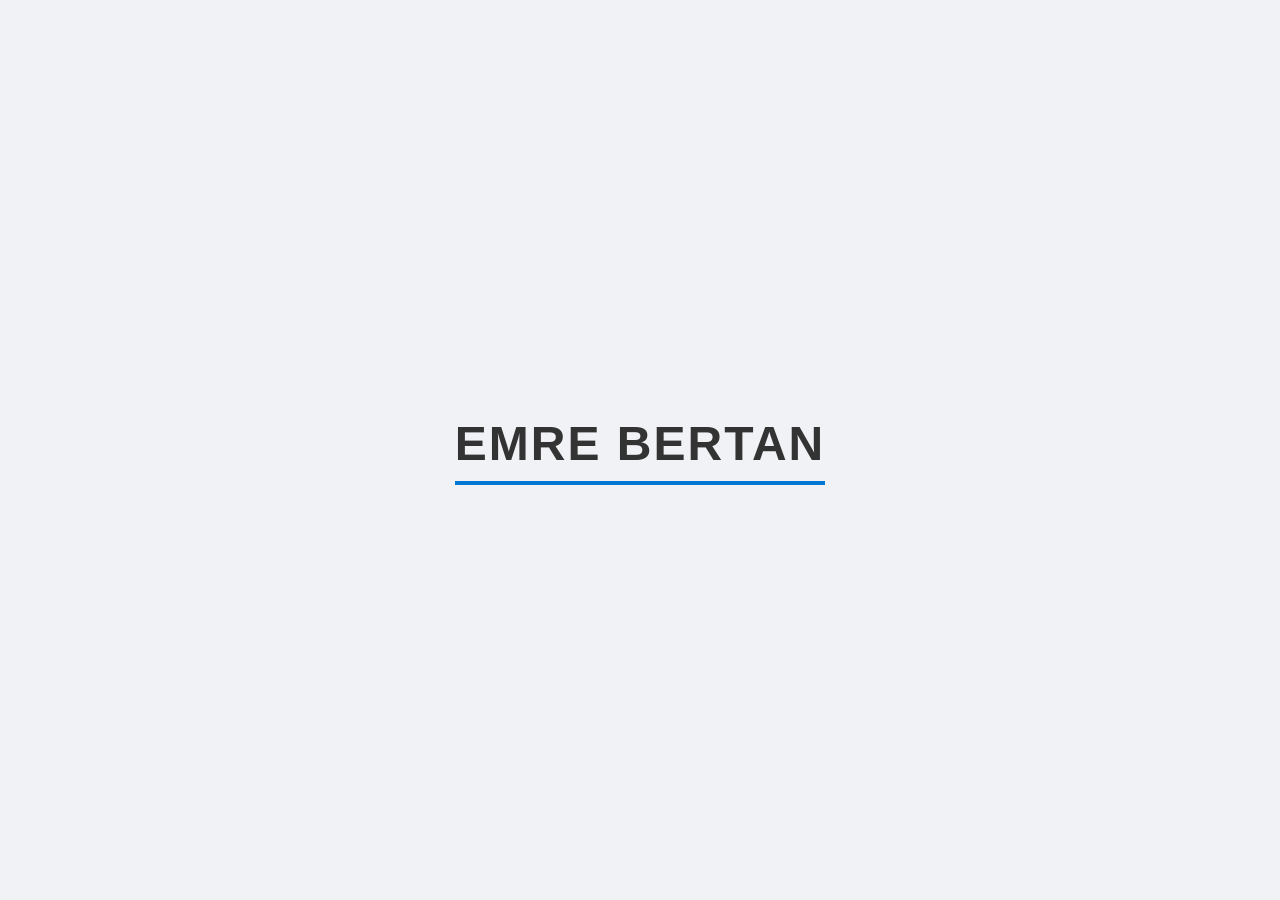
==== index.html @ ad896faf "Create index.html with basic structure and styles" ====
<!DOCTYPE html>
<html lang="tr">
<head>
    <meta charset="UTF-8">
    <meta name="viewport" content="width=device-width, initial-scale=1.0">
    <title>Emre Bertan</title>
    <style>
        body {
            display: flex;
            justify-content: center;
            align-items: center;
            height: 100vh;
            margin: 0;
            background-color: #f0f2f5;
            font-family: 'Segoe UI', Tahoma, Geneva, Verdana, sans-serif;
        }
        h1 {
            color: #333;
            font-size: 3rem;
            text-transform: uppercase;
            letter-spacing: 2px;
            border-bottom: 4px solid #0078d4;
            padding-bottom: 10px;
        }
    </style>
</head>
<body>

    <h1>emre bertan</h1>

</body>
</html>
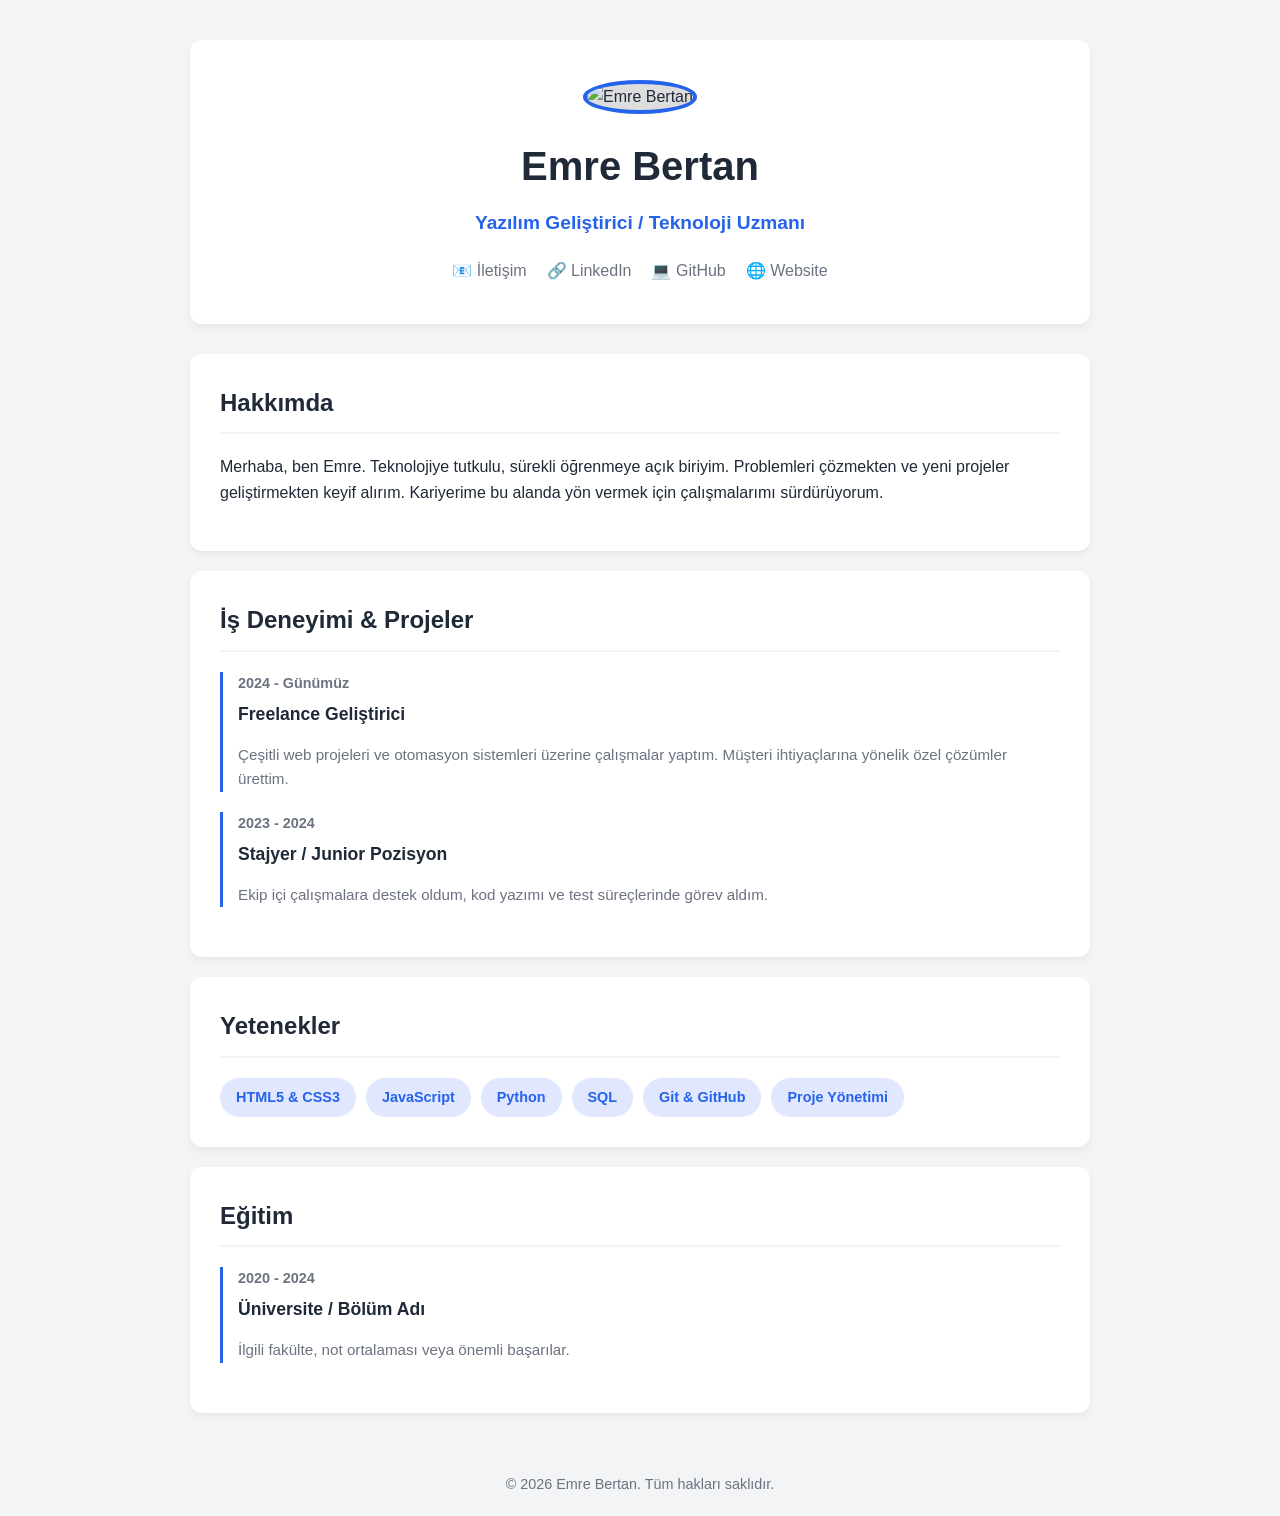
==== commit 59413a20: "update: index.html" ====
--- a/index.html
+++ b/index.html
@@ -3,30 +3,228 @@
 <head>
     <meta charset="UTF-8">
     <meta name="viewport" content="width=device-width, initial-scale=1.0">
-    <title>Emre Bertan</title>
+    <title>Emre Bertan - CV & Portfolyo</title>
     <style>
+        /* Genel Ayarlar */
+        :root {
+            --primary-color: #2563eb; /* Mavi tonu */
+            --text-dark: #1f2937;
+            --text-light: #6b7280;
+            --bg-color: #f3f4f6;
+            --card-bg: #ffffff;
+        }
+
         body {
+            font-family: 'Segoe UI', Tahoma, Geneva, Verdana, sans-serif;
+            margin: 0;
+            padding: 0;
+            background-color: var(--bg-color);
+            color: var(--text-dark);
+            line-height: 1.6;
+        }
+
+        .container {
+            max-width: 900px;
+            margin: 40px auto;
+            padding: 0 20px;
+        }
+
+        /* Header / Profil Kısmı */
+        header {
+            background-color: var(--card-bg);
+            padding: 40px;
+            border-radius: 12px;
+            box-shadow: 0 4px 6px rgba(0,0,0,0.05);
+            text-align: center;
+            margin-bottom: 30px;
+        }
+
+        .profile-img {
+            width: 150px;
+            height: 150px;
+            border-radius: 50%;
+            object-fit: cover;
+            border: 4px solid var(--primary-color);
+            margin-bottom: 20px;
+            background-color: #ddd; /* Resim yoksa gri görünür */
+        }
+
+        h1 {
+            margin: 0;
+            font-size: 2.5rem;
+            color: var(--text-dark);
+        }
+
+        .title {
+            color: var(--primary-color);
+            font-weight: 600;
+            font-size: 1.2rem;
+            margin-top: 10px;
+            display: block;
+        }
+
+        .contact-info {
+            margin-top: 20px;
             display: flex;
             justify-content: center;
-            align-items: center;
-            height: 100vh;
-            margin: 0;
-            background-color: #f0f2f5;
-            font-family: 'Segoe UI', Tahoma, Geneva, Verdana, sans-serif;
-        }
-        h1 {
-            color: #333;
-            font-size: 3rem;
-            text-transform: uppercase;
-            letter-spacing: 2px;
-            border-bottom: 4px solid #0078d4;
+            gap: 20px;
+            flex-wrap: wrap;
+        }
+
+        .contact-info a {
+            text-decoration: none;
+            color: var(--text-light);
+            font-weight: 500;
+            transition: color 0.3s;
+        }
+
+        .contact-info a:hover {
+            color: var(--primary-color);
+        }
+
+        /* Bölümler (Section) */
+        section {
+            background-color: var(--card-bg);
+            padding: 30px;
+            border-radius: 12px;
+            box-shadow: 0 4px 6px rgba(0,0,0,0.05);
+            margin-bottom: 20px;
+        }
+
+        h2 {
+            border-bottom: 2px solid var(--bg-color);
             padding-bottom: 10px;
+            margin-top: 0;
+            color: var(--text-dark);
+        }
+
+        /* Deneyim ve Eğitim Listesi */
+        .timeline-item {
+            margin-bottom: 20px;
+            padding-left: 15px;
+            border-left: 3px solid var(--primary-color);
+        }
+
+        .timeline-date {
+            font-size: 0.9rem;
+            color: var(--text-light);
+            font-weight: 600;
+        }
+
+        .timeline-title {
+            font-size: 1.1rem;
+            font-weight: bold;
+            margin: 5px 0;
+        }
+
+        .timeline-desc {
+            color: var(--text-light);
+            font-size: 0.95rem;
+        }
+
+        /* Yetenek Etiketleri */
+        .skills-container {
+            display: flex;
+            flex-wrap: wrap;
+            gap: 10px;
+        }
+
+        .skill-tag {
+            background-color: #e0e7ff;
+            color: var(--primary-color);
+            padding: 8px 16px;
+            border-radius: 20px;
+            font-weight: 600;
+            font-size: 0.9rem;
+        }
+
+        /* Footer */
+        footer {
+            text-align: center;
+            padding: 20px;
+            color: var(--text-light);
+            font-size: 0.9rem;
+        }
+
+        /* Mobil Uyumluluk */
+        @media (max-width: 600px) {
+            h1 { font-size: 2rem; }
+            .container { margin: 20px auto; }
         }
     </style>
 </head>
 <body>
 
-    <h1>emre bertan</h1>
+    <div class="container">
+        
+        <header>
+            <img src="https://via.placeholder.com/150" alt="Emre Bertan" class="profile-img">
+            
+            <h1>Emre Bertan</h1>
+            <span class="title">Yazılım Geliştirici / Teknoloji Uzmanı</span> <div class="contact-info">
+                <a href="mailto:email@ornek.com">📧 İletişim</a>
+                <a href="#">🔗 LinkedIn</a>
+                <a href="#">💻 GitHub</a>
+                <a href="#">🌐 Website</a>
+            </div>
+        </header>
+
+        <section>
+            <h2>Hakkımda</h2>
+            <p>
+                Merhaba, ben Emre. Teknolojiye tutkulu, sürekli öğrenmeye açık biriyim. 
+                Problemleri çözmekten ve yeni projeler geliştirmekten keyif alırım. 
+                Kariyerime bu alanda yön vermek için çalışmalarımı sürdürüyorum.
+            </p>
+        </section>
+
+        <section>
+            <h2>İş Deneyimi & Projeler</h2>
+            
+            <div class="timeline-item">
+                <div class="timeline-date">2024 - Günümüz</div>
+                <div class="timeline-title">Freelance Geliştirici</div>
+                <p class="timeline-desc">
+                    Çeşitli web projeleri ve otomasyon sistemleri üzerine çalışmalar yaptım. 
+                    Müşteri ihtiyaçlarına yönelik özel çözümler ürettim.
+                </p>
+            </div>
+
+            <div class="timeline-item">
+                <div class="timeline-date">2023 - 2024</div>
+                <div class="timeline-title">Stajyer / Junior Pozisyon</div>
+                <p class="timeline-desc">
+                    Ekip içi çalışmalara destek oldum, kod yazımı ve test süreçlerinde görev aldım.
+                </p>
+            </div>
+        </section>
+
+        <section>
+            <h2>Yetenekler</h2>
+            <div class="skills-container">
+                <span class="skill-tag">HTML5 & CSS3</span>
+                <span class="skill-tag">JavaScript</span>
+                <span class="skill-tag">Python</span>
+                <span class="skill-tag">SQL</span>
+                <span class="skill-tag">Git & GitHub</span>
+                <span class="skill-tag">Proje Yönetimi</span>
+            </div>
+        </section>
+
+        <section>
+            <h2>Eğitim</h2>
+            <div class="timeline-item">
+                <div class="timeline-date">2020 - 2024</div>
+                <div class="timeline-title">Üniversite / Bölüm Adı</div>
+                <p class="timeline-desc">İlgili fakülte, not ortalaması veya önemli başarılar.</p>
+            </div>
+        </section>
+
+    </div>
+
+    <footer>
+        &copy; 2026 Emre Bertan. Tüm hakları saklıdır.
+    </footer>
 
 </body>
 </html>
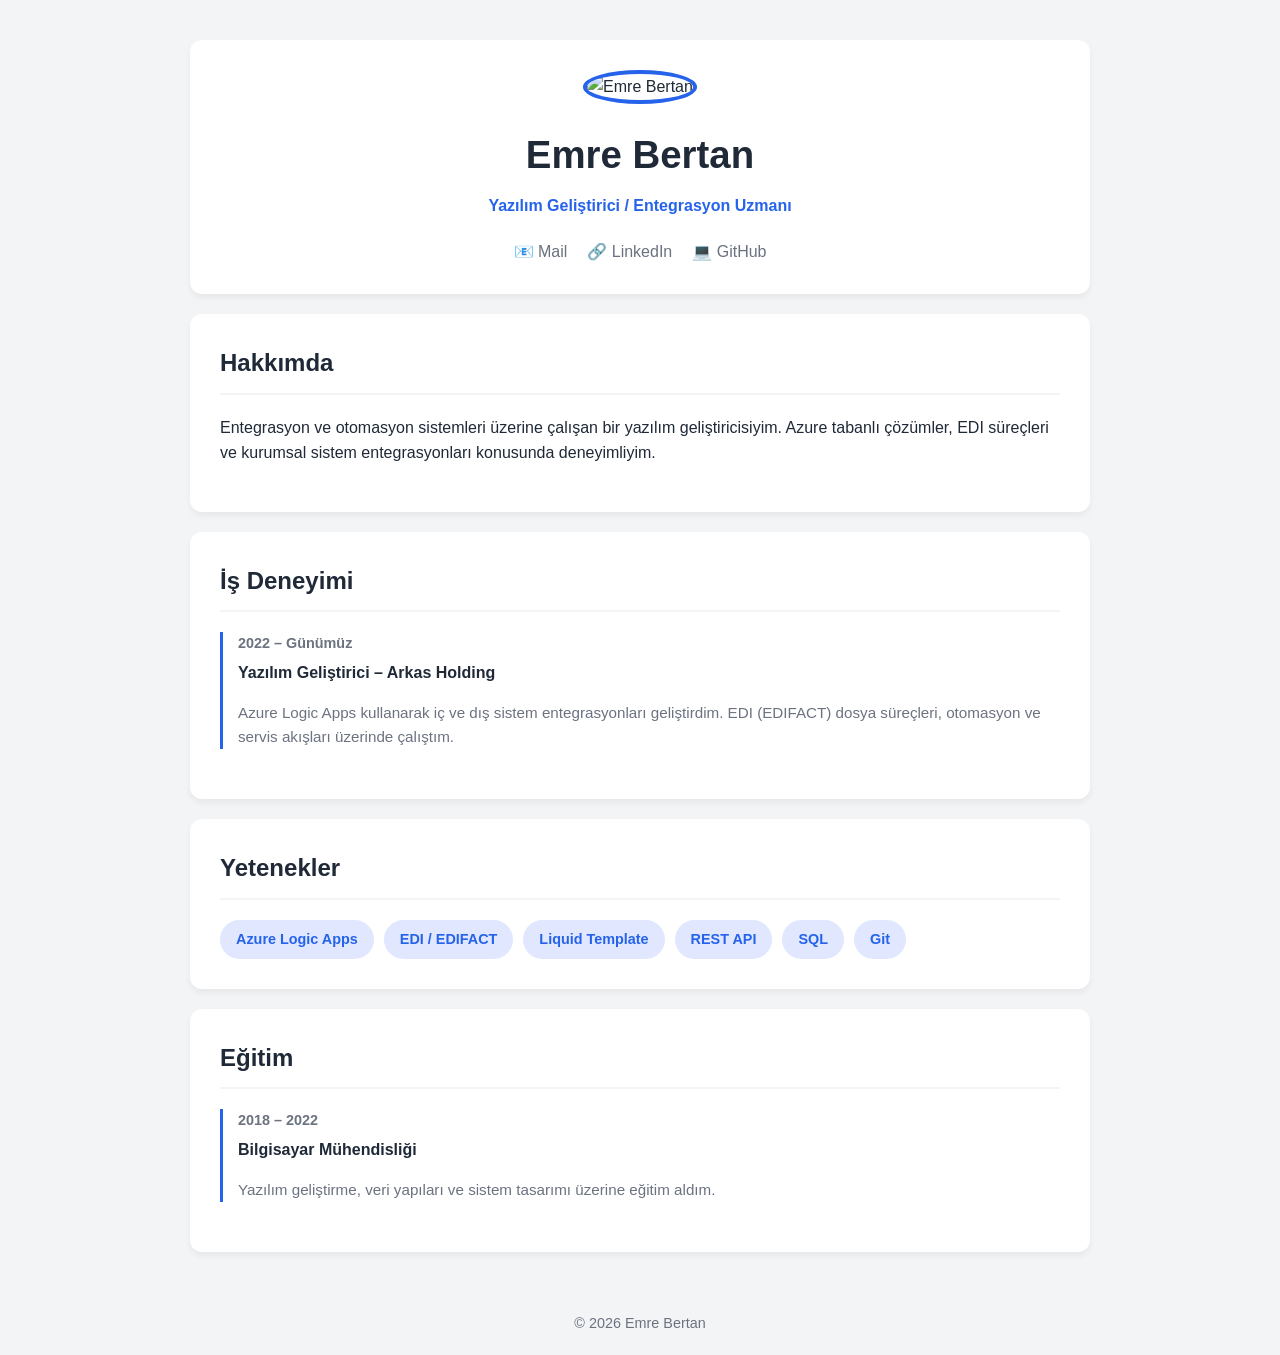
==== commit 1176d3fc: "update: index.html.2" ====
--- a/index.html
+++ b/index.html
@@ -5,9 +5,8 @@
     <meta name="viewport" content="width=device-width, initial-scale=1.0">
     <title>Emre Bertan - CV & Portfolyo</title>
     <style>
-        /* Genel Ayarlar */
         :root {
-            --primary-color: #2563eb; /* Mavi tonu */
+            --primary-color: #2563eb;
             --text-dark: #1f2937;
             --text-light: #6b7280;
             --bg-color: #f3f4f6;
@@ -17,7 +16,6 @@
         body {
             font-family: 'Segoe UI', Tahoma, Geneva, Verdana, sans-serif;
             margin: 0;
-            padding: 0;
             background-color: var(--bg-color);
             color: var(--text-dark);
             line-height: 1.6;
@@ -29,37 +27,36 @@
             padding: 0 20px;
         }
 
-        /* Header / Profil Kısmı */
-        header {
+        header, section {
             background-color: var(--card-bg);
-            padding: 40px;
+            padding: 30px;
             border-radius: 12px;
             box-shadow: 0 4px 6px rgba(0,0,0,0.05);
+            margin-bottom: 20px;
+        }
+
+        header {
             text-align: center;
-            margin-bottom: 30px;
         }
 
         .profile-img {
             width: 150px;
             height: 150px;
             border-radius: 50%;
-            object-fit: cover;
             border: 4px solid var(--primary-color);
             margin-bottom: 20px;
-            background-color: #ddd; /* Resim yoksa gri görünür */
+            object-fit: cover;
         }
 
         h1 {
             margin: 0;
-            font-size: 2.5rem;
-            color: var(--text-dark);
+            font-size: 2.4rem;
         }
 
         .title {
             color: var(--primary-color);
             font-weight: 600;
-            font-size: 1.2rem;
-            margin-top: 10px;
+            margin-top: 8px;
             display: block;
         }
 
@@ -75,30 +72,14 @@
             text-decoration: none;
             color: var(--text-light);
             font-weight: 500;
-            transition: color 0.3s;
-        }
-
-        .contact-info a:hover {
-            color: var(--primary-color);
-        }
-
-        /* Bölümler (Section) */
-        section {
-            background-color: var(--card-bg);
-            padding: 30px;
-            border-radius: 12px;
-            box-shadow: 0 4px 6px rgba(0,0,0,0.05);
-            margin-bottom: 20px;
         }
 
         h2 {
+            margin-top: 0;
             border-bottom: 2px solid var(--bg-color);
             padding-bottom: 10px;
-            margin-top: 0;
-            color: var(--text-dark);
         }
 
-        /* Deneyim ve Eğitim Listesi */
         .timeline-item {
             margin-bottom: 20px;
             padding-left: 15px;
@@ -112,7 +93,6 @@
         }
 
         .timeline-title {
-            font-size: 1.1rem;
             font-weight: bold;
             margin: 5px 0;
         }
@@ -122,7 +102,6 @@
             font-size: 0.95rem;
         }
 
-        /* Yetenek Etiketleri */
         .skills-container {
             display: flex;
             flex-wrap: wrap;
@@ -138,93 +117,79 @@
             font-size: 0.9rem;
         }
 
-        /* Footer */
         footer {
             text-align: center;
             padding: 20px;
             color: var(--text-light);
             font-size: 0.9rem;
         }
-
-        /* Mobil Uyumluluk */
-        @media (max-width: 600px) {
-            h1 { font-size: 2rem; }
-            .container { margin: 20px auto; }
-        }
     </style>
 </head>
 <body>
 
-    <div class="container">
-        
-        <header>
-            <img src="https://via.placeholder.com/150" alt="Emre Bertan" class="profile-img">
-            
-            <h1>Emre Bertan</h1>
-            <span class="title">Yazılım Geliştirici / Teknoloji Uzmanı</span> <div class="contact-info">
-                <a href="mailto:email@ornek.com">📧 İletişim</a>
-                <a href="#">🔗 LinkedIn</a>
-                <a href="#">💻 GitHub</a>
-                <a href="#">🌐 Website</a>
-            </div>
-        </header>
+<div class="container">
 
-        <section>
-            <h2>Hakkımda</h2>
-            <p>
-                Merhaba, ben Emre. Teknolojiye tutkulu, sürekli öğrenmeye açık biriyim. 
-                Problemleri çözmekten ve yeni projeler geliştirmekten keyif alırım. 
-                Kariyerime bu alanda yön vermek için çalışmalarımı sürdürüyorum.
+    <header>
+        <img src="https://via.placeholder.com/150" alt="Emre Bertan" class="profile-img">
+        <h1>Emre Bertan</h1>
+        <span class="title">Yazılım Geliştirici / Entegrasyon Uzmanı</span>
+
+        <div class="contact-info">
+            <a href="mailto:email@ornek.com">📧 Mail</a>
+            <a href="#">🔗 LinkedIn</a>
+            <a href="#">💻 GitHub</a>
+        </div>
+    </header>
+
+    <section>
+        <h2>Hakkımda</h2>
+        <p>
+            Entegrasyon ve otomasyon sistemleri üzerine çalışan bir yazılım geliştiricisiyim.  
+            Azure tabanlı çözümler, EDI süreçleri ve kurumsal sistem entegrasyonları konusunda deneyimliyim.
+        </p>
+    </section>
+
+    <section>
+        <h2>İş Deneyimi</h2>
+
+        <div class="timeline-item">
+            <div class="timeline-date">2022 – Günümüz</div>
+            <div class="timeline-title">Yazılım Geliştirici – Arkas Holding</div>
+            <p class="timeline-desc">
+                Azure Logic Apps kullanarak iç ve dış sistem entegrasyonları geliştirdim.  
+                EDI (EDIFACT) dosya süreçleri, otomasyon ve servis akışları üzerinde çalıştım.
             </p>
-        </section>
+        </div>
+    </section>
 
-        <section>
-            <h2>İş Deneyimi & Projeler</h2>
-            
-            <div class="timeline-item">
-                <div class="timeline-date">2024 - Günümüz</div>
-                <div class="timeline-title">Freelance Geliştirici</div>
-                <p class="timeline-desc">
-                    Çeşitli web projeleri ve otomasyon sistemleri üzerine çalışmalar yaptım. 
-                    Müşteri ihtiyaçlarına yönelik özel çözümler ürettim.
-                </p>
-            </div>
+    <section>
+        <h2>Yetenekler</h2>
+        <div class="skills-container">
+            <span class="skill-tag">Azure Logic Apps</span>
+            <span class="skill-tag">EDI / EDIFACT</span>
+            <span class="skill-tag">Liquid Template</span>
+            <span class="skill-tag">REST API</span>
+            <span class="skill-tag">SQL</span>
+            <span class="skill-tag">Git</span>
+        </div>
+    </section>
 
-            <div class="timeline-item">
-                <div class="timeline-date">2023 - 2024</div>
-                <div class="timeline-title">Stajyer / Junior Pozisyon</div>
-                <p class="timeline-desc">
-                    Ekip içi çalışmalara destek oldum, kod yazımı ve test süreçlerinde görev aldım.
-                </p>
-            </div>
-        </section>
+    <section>
+        <h2>Eğitim</h2>
+        <div class="timeline-item">
+            <div class="timeline-date">2018 – 2022</div>
+            <div class="timeline-title">Bilgisayar Mühendisliği</div>
+            <p class="timeline-desc">
+                Yazılım geliştirme, veri yapıları ve sistem tasarımı üzerine eğitim aldım.
+            </p>
+        </div>
+    </section>
 
-        <section>
-            <h2>Yetenekler</h2>
-            <div class="skills-container">
-                <span class="skill-tag">HTML5 & CSS3</span>
-                <span class="skill-tag">JavaScript</span>
-                <span class="skill-tag">Python</span>
-                <span class="skill-tag">SQL</span>
-                <span class="skill-tag">Git & GitHub</span>
-                <span class="skill-tag">Proje Yönetimi</span>
-            </div>
-        </section>
+</div>
 
-        <section>
-            <h2>Eğitim</h2>
-            <div class="timeline-item">
-                <div class="timeline-date">2020 - 2024</div>
-                <div class="timeline-title">Üniversite / Bölüm Adı</div>
-                <p class="timeline-desc">İlgili fakülte, not ortalaması veya önemli başarılar.</p>
-            </div>
-        </section>
-
-    </div>
-
-    <footer>
-        &copy; 2026 Emre Bertan. Tüm hakları saklıdır.
-    </footer>
+<footer>
+    &copy; 2026 Emre Bertan
+</footer>
 
 </body>
 </html>
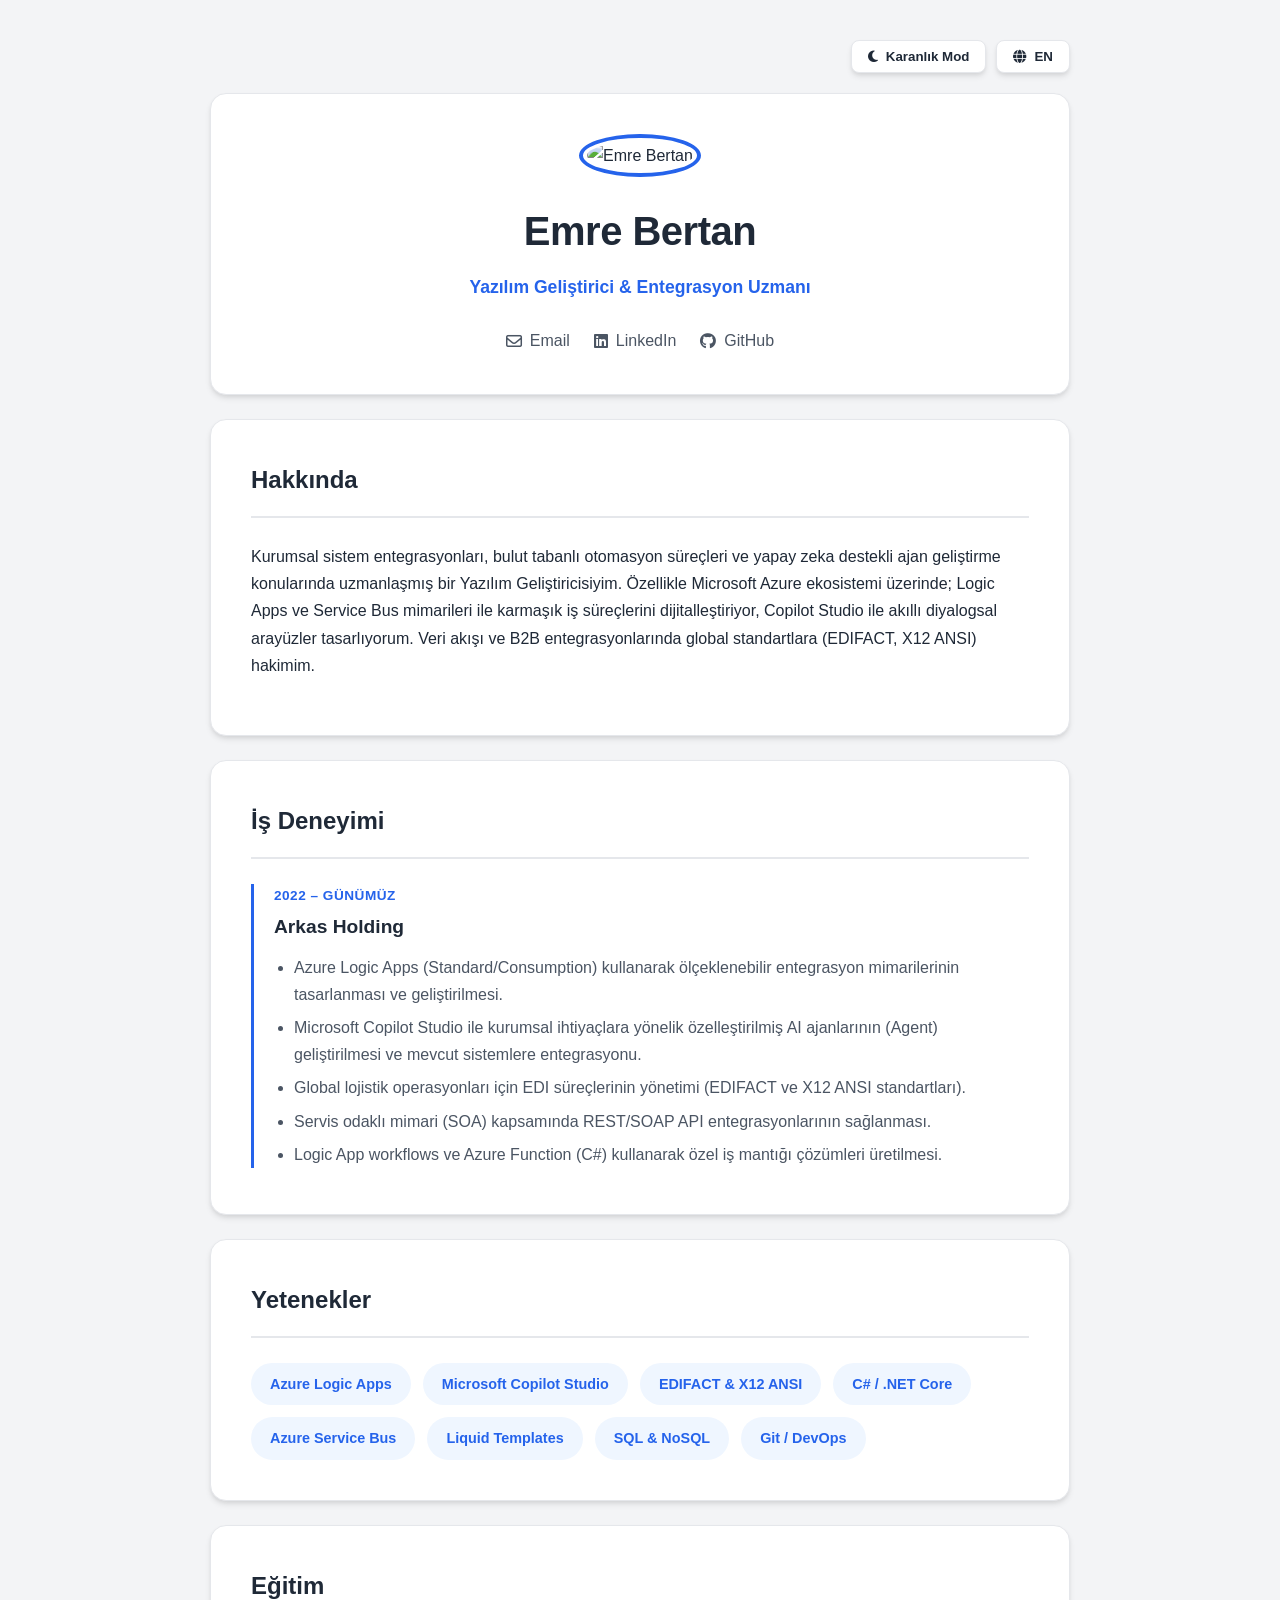
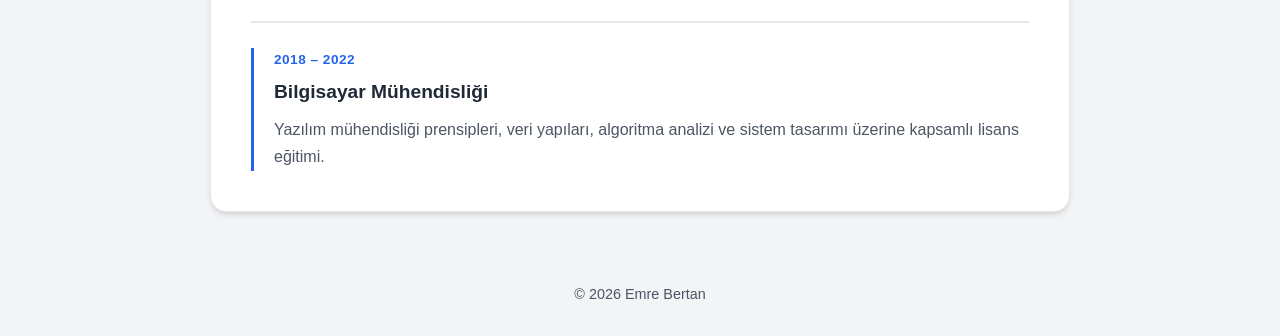
==== commit 77dc5d77: "Refactor index.html for theme and language support Updated title and improved styling variables for " ====
--- a/index.html
+++ b/index.html
@@ -3,22 +3,48 @@
 <head>
     <meta charset="UTF-8">
     <meta name="viewport" content="width=device-width, initial-scale=1.0">
-    <title>Emre Bertan - CV & Portfolyo</title>
+    <title>Emre Bertan - CV & Portfolio</title>
+    <link rel="stylesheet" href="https://cdnjs.cloudflare.com/ajax/libs/font-awesome/6.4.0/css/all.min.css">
     <style>
         :root {
+            /* Light Theme Variables */
             --primary-color: #2563eb;
-            --text-dark: #1f2937;
-            --text-light: #6b7280;
-            --bg-color: #f3f4f6;
-            --card-bg: #ffffff;
+            --secondary-color: #1e40af;
+            --text-main: #1f2937;
+            --text-muted: #4b5563;
+            --bg-body: #f3f4f6;
+            --bg-card: #ffffff;
+            --border-color: #e5e7eb;
+            --shadow: 0 4px 6px -1px rgba(0, 0, 0, 0.1), 0 2px 4px -1px rgba(0, 0, 0, 0.06);
+            --skill-bg: #eff6ff;
+            --skill-text: #2563eb;
+        }
+
+        [data-theme="dark"] {
+            /* Dark Theme Variables */
+            --primary-color: #60a5fa;
+            --secondary-color: #93c5fd;
+            --text-main: #f9fafb;
+            --text-muted: #d1d5db;
+            --bg-body: #111827;
+            --bg-card: #1f2937;
+            --border-color: #374151;
+            --shadow: 0 4px 6px -1px rgba(0, 0, 0, 0.5);
+            --skill-bg: #374151;
+            --skill-text: #60a5fa;
+        }
+
+        * {
+            box-sizing: border-box;
+            transition: background-color 0.3s ease, color 0.3s ease;
         }
 
         body {
             font-family: 'Segoe UI', Tahoma, Geneva, Verdana, sans-serif;
             margin: 0;
-            background-color: var(--bg-color);
-            color: var(--text-dark);
-            line-height: 1.6;
+            background-color: var(--bg-body);
+            color: var(--text-main);
+            line-height: 1.7;
         }
 
         .container {
@@ -27,101 +53,181 @@
             padding: 0 20px;
         }
 
+        /* Utility Buttons (Theme & Lang) */
+        .controls {
+            display: flex;
+            justify-content: flex-end;
+            gap: 10px;
+            margin-bottom: 20px;
+        }
+
+        .btn-control {
+            background-color: var(--bg-card);
+            border: 1px solid var(--border-color);
+            color: var(--text-main);
+            padding: 8px 16px;
+            border-radius: 8px;
+            cursor: pointer;
+            font-weight: 600;
+            display: flex;
+            align-items: center;
+            gap: 8px;
+            box-shadow: var(--shadow);
+        }
+
+        .btn-control:hover {
+            border-color: var(--primary-color);
+            color: var(--primary-color);
+        }
+
         header, section {
-            background-color: var(--card-bg);
-            padding: 30px;
-            border-radius: 12px;
-            box-shadow: 0 4px 6px rgba(0,0,0,0.05);
-            margin-bottom: 20px;
+            background-color: var(--bg-card);
+            padding: 40px;
+            border-radius: 16px;
+            box-shadow: var(--shadow);
+            margin-bottom: 24px;
+            border: 1px solid var(--border-color);
         }
 
         header {
             text-align: center;
+            position: relative;
         }
 
         .profile-img {
-            width: 150px;
-            height: 150px;
+            width: 160px;
+            height: 160px;
             border-radius: 50%;
             border: 4px solid var(--primary-color);
             margin-bottom: 20px;
             object-fit: cover;
+            padding: 4px;
+            background-color: var(--bg-card);
         }
 
         h1 {
             margin: 0;
-            font-size: 2.4rem;
+            font-size: 2.5rem;
+            color: var(--text-main);
+            letter-spacing: -0.5px;
         }
 
         .title {
             color: var(--primary-color);
             font-weight: 600;
+            font-size: 1.1rem;
             margin-top: 8px;
             display: block;
         }
 
         .contact-info {
-            margin-top: 20px;
+            margin-top: 24px;
             display: flex;
             justify-content: center;
-            gap: 20px;
+            gap: 24px;
             flex-wrap: wrap;
         }
 
         .contact-info a {
             text-decoration: none;
-            color: var(--text-light);
+            color: var(--text-muted);
             font-weight: 500;
+            display: flex;
+            align-items: center;
+            gap: 8px;
+        }
+
+        .contact-info a:hover {
+            color: var(--primary-color);
         }
 
         h2 {
             margin-top: 0;
-            border-bottom: 2px solid var(--bg-color);
-            padding-bottom: 10px;
-        }
-
+            border-bottom: 2px solid var(--border-color);
+            padding-bottom: 15px;
+            margin-bottom: 25px;
+            font-size: 1.5rem;
+            color: var(--text-main);
+        }
+
+        /* Timeline Styles */
         .timeline-item {
-            margin-bottom: 20px;
-            padding-left: 15px;
+            margin-bottom: 30px;
+            padding-left: 20px;
             border-left: 3px solid var(--primary-color);
+            position: relative;
+        }
+
+        .timeline-item:last-child {
+            margin-bottom: 0;
         }
 
         .timeline-date {
-            font-size: 0.9rem;
-            color: var(--text-light);
-            font-weight: 600;
+            font-size: 0.85rem;
+            color: var(--primary-color);
+            font-weight: 700;
+            text-transform: uppercase;
+            letter-spacing: 0.5px;
+            margin-bottom: 4px;
         }
 
         .timeline-title {
+            font-size: 1.2rem;
             font-weight: bold;
-            margin: 5px 0;
+            color: var(--text-main);
+            margin: 0 0 8px 0;
         }
 
         .timeline-desc {
-            color: var(--text-light);
-            font-size: 0.95rem;
-        }
-
+            color: var(--text-muted);
+            font-size: 1rem;
+            margin: 0;
+        }
+
+        .timeline-desc ul {
+            padding-left: 20px;
+            margin: 10px 0 0 0;
+        }
+        
+        .timeline-desc li {
+            margin-bottom: 6px;
+        }
+
+        /* Skills Styles */
         .skills-container {
             display: flex;
             flex-wrap: wrap;
-            gap: 10px;
+            gap: 12px;
         }
 
         .skill-tag {
-            background-color: #e0e7ff;
-            color: var(--primary-color);
-            padding: 8px 16px;
-            border-radius: 20px;
+            background-color: var(--skill-bg);
+            color: var(--skill-text);
+            padding: 8px 18px;
+            border-radius: 50px;
             font-weight: 600;
             font-size: 0.9rem;
+            border: 1px solid transparent;
+        }
+
+        .skill-tag:hover {
+            border-color: var(--primary-color);
         }
 
         footer {
             text-align: center;
-            padding: 20px;
-            color: var(--text-light);
+            padding: 30px;
+            color: var(--text-muted);
             font-size: 0.9rem;
+        }
+
+        @media (max-width: 600px) {
+            header, section {
+                padding: 25px;
+            }
+            h1 {
+                font-size: 2rem;
+            }
         }
     </style>
 </head>
@@ -129,67 +235,187 @@
 
 <div class="container">
 
+    <div class="controls">
+        <button class="btn-control" id="theme-toggle">
+            <i class="fa-solid fa-moon"></i> <span data-i18n="darkMode">Karanlık Mod</span>
+        </button>
+        <button class="btn-control" id="lang-toggle">
+            <i class="fa-solid fa-globe"></i> <span id="lang-label">EN</span>
+        </button>
+    </div>
+
     <header>
-        <img src="https://via.placeholder.com/150" alt="Emre Bertan" class="profile-img">
-        <h1>Emre Bertan</h1>
-        <span class="title">Yazılım Geliştirici / Entegrasyon Uzmanı</span>
+        <img src="https://via.placeholder.com/160" alt="Emre Bertan" class="profile-img">
+        <h1 data-i18n="name">Emre Bertan</h1>
+        <span class="title" data-i18n="jobTitle">Yazılım Geliştirici & Entegrasyon Uzmanı</span>
 
         <div class="contact-info">
-            <a href="mailto:email@ornek.com">📧 Mail</a>
-            <a href="#">🔗 LinkedIn</a>
-            <a href="#">💻 GitHub</a>
+            <a href="mailto:email@ornek.com"><i class="fa-regular fa-envelope"></i> Email</a>
+            <a href="#"><i class="fa-brands fa-linkedin"></i> LinkedIn</a>
+            <a href="#"><i class="fa-brands fa-github"></i> GitHub</a>
         </div>
     </header>
 
     <section>
-        <h2>Hakkımda</h2>
-        <p>
-            Entegrasyon ve otomasyon sistemleri üzerine çalışan bir yazılım geliştiricisiyim.  
-            Azure tabanlı çözümler, EDI süreçleri ve kurumsal sistem entegrasyonları konusunda deneyimliyim.
+        <h2 data-i18n="aboutHeader">Hakkında</h2>
+        <p data-i18n="aboutText">
+            Kurumsal sistem entegrasyonları, bulut tabanlı otomasyon süreçleri ve yapay zeka destekli ajan geliştirme konularında uzmanlaşmış bir Yazılım Geliştiricisiyim. 
+            Özellikle Microsoft Azure ekosistemi üzerinde; Logic Apps ve Service Bus mimarileri ile karmaşık iş süreçlerini dijitalleştiriyor, Copilot Studio ile akıllı diyalogsal arayüzler tasarlıyorum. 
+            Veri akışı ve B2B entegrasyonlarında global standartlara (EDIFACT, X12 ANSI) hakimim.
         </p>
     </section>
 
     <section>
-        <h2>İş Deneyimi</h2>
+        <h2 data-i18n="expHeader">İş Deneyimi</h2>
 
         <div class="timeline-item">
-            <div class="timeline-date">2022 – Günümüz</div>
-            <div class="timeline-title">Yazılım Geliştirici – Arkas Holding</div>
-            <p class="timeline-desc">
-                Azure Logic Apps kullanarak iç ve dış sistem entegrasyonları geliştirdim.  
-                EDI (EDIFACT) dosya süreçleri, otomasyon ve servis akışları üzerinde çalıştım.
+            <div class="timeline-date" data-i18n="dateCurrent">2022 – Günümüz</div>
+            <div class="timeline-title">Arkas Holding</div>
+            <div class="timeline-desc">
+                <ul data-i18n="jobDescArkas">
+                    <li>Azure Logic Apps (Standard/Consumption) kullanarak ölçeklenebilir entegrasyon mimarilerinin tasarlanması ve geliştirilmesi.</li>
+                    <li>Microsoft Copilot Studio ile kurumsal ihtiyaçlara yönelik özelleştirilmiş AI ajanlarının (Agent) geliştirilmesi ve mevcut sistemlere entegrasyonu.</li>
+                    <li>Global lojistik operasyonları için EDI süreçlerinin yönetimi (EDIFACT ve X12 ANSI standartları).</li>
+                    <li>Servis odaklı mimari (SOA) kapsamında REST/SOAP API entegrasyonlarının sağlanması.</li>
+                    <li>Logic App workflows ve Azure Function (C#) kullanarak özel iş mantığı çözümleri üretilmesi.</li>
+                </ul>
+            </div>
+        </div>
+    </section>
+
+    <section>
+        <h2 data-i18n="skillsHeader">Yetenekler</h2>
+        <div class="skills-container">
+            <span class="skill-tag">Azure Logic Apps</span>
+            <span class="skill-tag">Microsoft Copilot Studio</span>
+            <span class="skill-tag">EDIFACT & X12 ANSI</span>
+            <span class="skill-tag">C# / .NET Core</span>
+            <span class="skill-tag">Azure Service Bus</span>
+            <span class="skill-tag">Liquid Templates</span>
+            <span class="skill-tag">SQL & NoSQL</span>
+            <span class="skill-tag">Git / DevOps</span>
+        </div>
+    </section>
+
+    <section>
+        <h2 data-i18n="eduHeader">Eğitim</h2>
+        <div class="timeline-item">
+            <div class="timeline-date">2018 – 2022</div>
+            <div class="timeline-title" data-i18n="eduTitle">Bilgisayar Mühendisliği</div>
+            <p class="timeline-desc" data-i18n="eduDesc">
+                Yazılım mühendisliği prensipleri, veri yapıları, algoritma analizi ve sistem tasarımı üzerine kapsamlı lisans eğitimi.
             </p>
         </div>
     </section>
 
-    <section>
-        <h2>Yetenekler</h2>
-        <div class="skills-container">
-            <span class="skill-tag">Azure Logic Apps</span>
-            <span class="skill-tag">EDI / EDIFACT</span>
-            <span class="skill-tag">Liquid Template</span>
-            <span class="skill-tag">REST API</span>
-            <span class="skill-tag">SQL</span>
-            <span class="skill-tag">Git</span>
-        </div>
-    </section>
-
-    <section>
-        <h2>Eğitim</h2>
-        <div class="timeline-item">
-            <div class="timeline-date">2018 – 2022</div>
-            <div class="timeline-title">Bilgisayar Mühendisliği</div>
-            <p class="timeline-desc">
-                Yazılım geliştirme, veri yapıları ve sistem tasarımı üzerine eğitim aldım.
-            </p>
-        </div>
-    </section>
-
 </div>
 
 <footer>
     &copy; 2026 Emre Bertan
 </footer>
 
+<script>
+    // --- Data: Translations ---
+    const translations = {
+        tr: {
+            darkMode: "Karanlık Mod",
+            lightMode: "Aydınlık Mod",
+            jobTitle: "Yazılım Geliştirici & Entegrasyon Uzmanı",
+            aboutHeader: "Hakkında",
+            aboutText: "Kurumsal sistem entegrasyonları, bulut tabanlı otomasyon süreçleri ve yapay zeka destekli ajan geliştirme konularında uzmanlaşmış bir Yazılım Geliştiricisiyim. Özellikle Microsoft Azure ekosistemi üzerinde; Logic Apps ve Service Bus mimarileri ile karmaşık iş süreçlerini dijitalleştiriyor, Copilot Studio ile akıllı diyalogsal arayüzler tasarlıyorum. Veri akışı ve B2B entegrasyonlarında global standartlara (EDIFACT, X12 ANSI) hakimim.",
+            expHeader: "İş Deneyimi",
+            dateCurrent: "2022 – Günümüz",
+            jobDescArkas: `
+                <li>Azure Logic Apps (Standard/Consumption) kullanarak ölçeklenebilir entegrasyon mimarilerinin tasarlanması ve geliştirilmesi.</li>
+                <li>Microsoft Copilot Studio ile kurumsal ihtiyaçlara yönelik özelleştirilmiş AI ajanlarının (Agent) geliştirilmesi ve mevcut sistemlere entegrasyonu.</li>
+                <li>Global lojistik operasyonları için EDI süreçlerinin yönetimi (EDIFACT ve X12 ANSI standartları).</li>
+                <li>Servis odaklı mimari (SOA) kapsamında REST/SOAP API entegrasyonlarının sağlanması.</li>
+                <li>Logic App workflows ve Azure Function (C#) kullanarak özel iş mantığı çözümleri üretilmesi.</li>
+            `,
+            skillsHeader: "Yetenekler",
+            eduHeader: "Eğitim",
+            eduTitle: "Bilgisayar Mühendisliği",
+            eduDesc: "Yazılım mühendisliği prensipleri, veri yapıları, algoritma analizi ve sistem tasarımı üzerine kapsamlı lisans eğitimi."
+        },
+        en: {
+            darkMode: "Dark Mode",
+            lightMode: "Light Mode",
+            jobTitle: "Software Developer & Integration Specialist",
+            aboutHeader: "About Me",
+            aboutText: "I am a Software Developer specializing in enterprise system integrations, cloud-based automation processes, and AI-supported agent development. I digitize complex business processes using Logic Apps and Service Bus architectures within the Microsoft Azure ecosystem and design intelligent conversational interfaces with Copilot Studio. I am proficient in global standards (EDIFACT, X12 ANSI) for data flow and B2B integrations.",
+            expHeader: "Experience",
+            dateCurrent: "2022 – Present",
+            jobDescArkas: `
+                <li>Designing and developing scalable integration architectures using Azure Logic Apps (Standard/Consumption).</li>
+                <li>Developing customized AI agents using Microsoft Copilot Studio and integrating them into existing enterprise systems.</li>
+                <li>Managing EDI processes for global logistics operations (EDIFACT and X12 ANSI standards).</li>
+                <li>Providing REST/SOAP API integrations within Service-Oriented Architecture (SOA).</li>
+                <li>Creating custom business logic solutions using Logic App workflows and Azure Functions (C#).</li>
+            `,
+            skillsHeader: "Skills",
+            eduHeader: "Education",
+            eduTitle: "Computer Engineering",
+            eduDesc: "Comprehensive undergraduate education on software engineering principles, data structures, algorithm analysis, and system design."
+        }
+    };
+
+    // --- Logic: State Management ---
+    let currentLang = 'tr';
+    let currentTheme = localStorage.getItem('theme') || 'light';
+
+    const themeBtn = document.getElementById('theme-toggle');
+    const themeText = themeBtn.querySelector('span');
+    const themeIcon = themeBtn.querySelector('i');
+    const langBtn = document.getElementById('lang-toggle');
+    const langLabel = document.getElementById('lang-label');
+
+    // Initialize
+    document.documentElement.setAttribute('data-theme', currentTheme);
+    updateThemeUI();
+
+    // --- Functions ---
+
+    function toggleTheme() {
+        currentTheme = currentTheme === 'light' ? 'dark' : 'light';
+        document.documentElement.setAttribute('data-theme', currentTheme);
+        localStorage.setItem('theme', currentTheme);
+        updateThemeUI();
+    }
+
+    function updateThemeUI() {
+        if (currentTheme === 'dark') {
+            themeIcon.className = 'fa-solid fa-sun';
+            themeText.textContent = currentLang === 'tr' ? translations.tr.lightMode : translations.en.lightMode;
+        } else {
+            themeIcon.className = 'fa-solid fa-moon';
+            themeText.textContent = currentLang === 'tr' ? translations.tr.darkMode : translations.en.darkMode;
+        }
+    }
+
+    function toggleLanguage() {
+        currentLang = currentLang === 'tr' ? 'en' : 'tr';
+        langLabel.textContent = currentLang === 'tr' ? 'EN' : 'TR';
+        
+        // Update all text elements
+        document.querySelectorAll('[data-i18n]').forEach(el => {
+            const key = el.getAttribute('data-i18n');
+            if (translations[currentLang][key]) {
+                if (key === 'jobDescArkas') {
+                    el.innerHTML = translations[currentLang][key]; // For list HTML
+                } else {
+                    el.textContent = translations[currentLang][key];
+                }
+            }
+        });
+
+        updateThemeUI(); // Update theme button text based on new language
+    }
+
+    // --- Event Listeners ---
+    themeBtn.addEventListener('click', toggleTheme);
+    langBtn.addEventListener('click', toggleLanguage);
+
+</script>
+
 </body>
 </html>
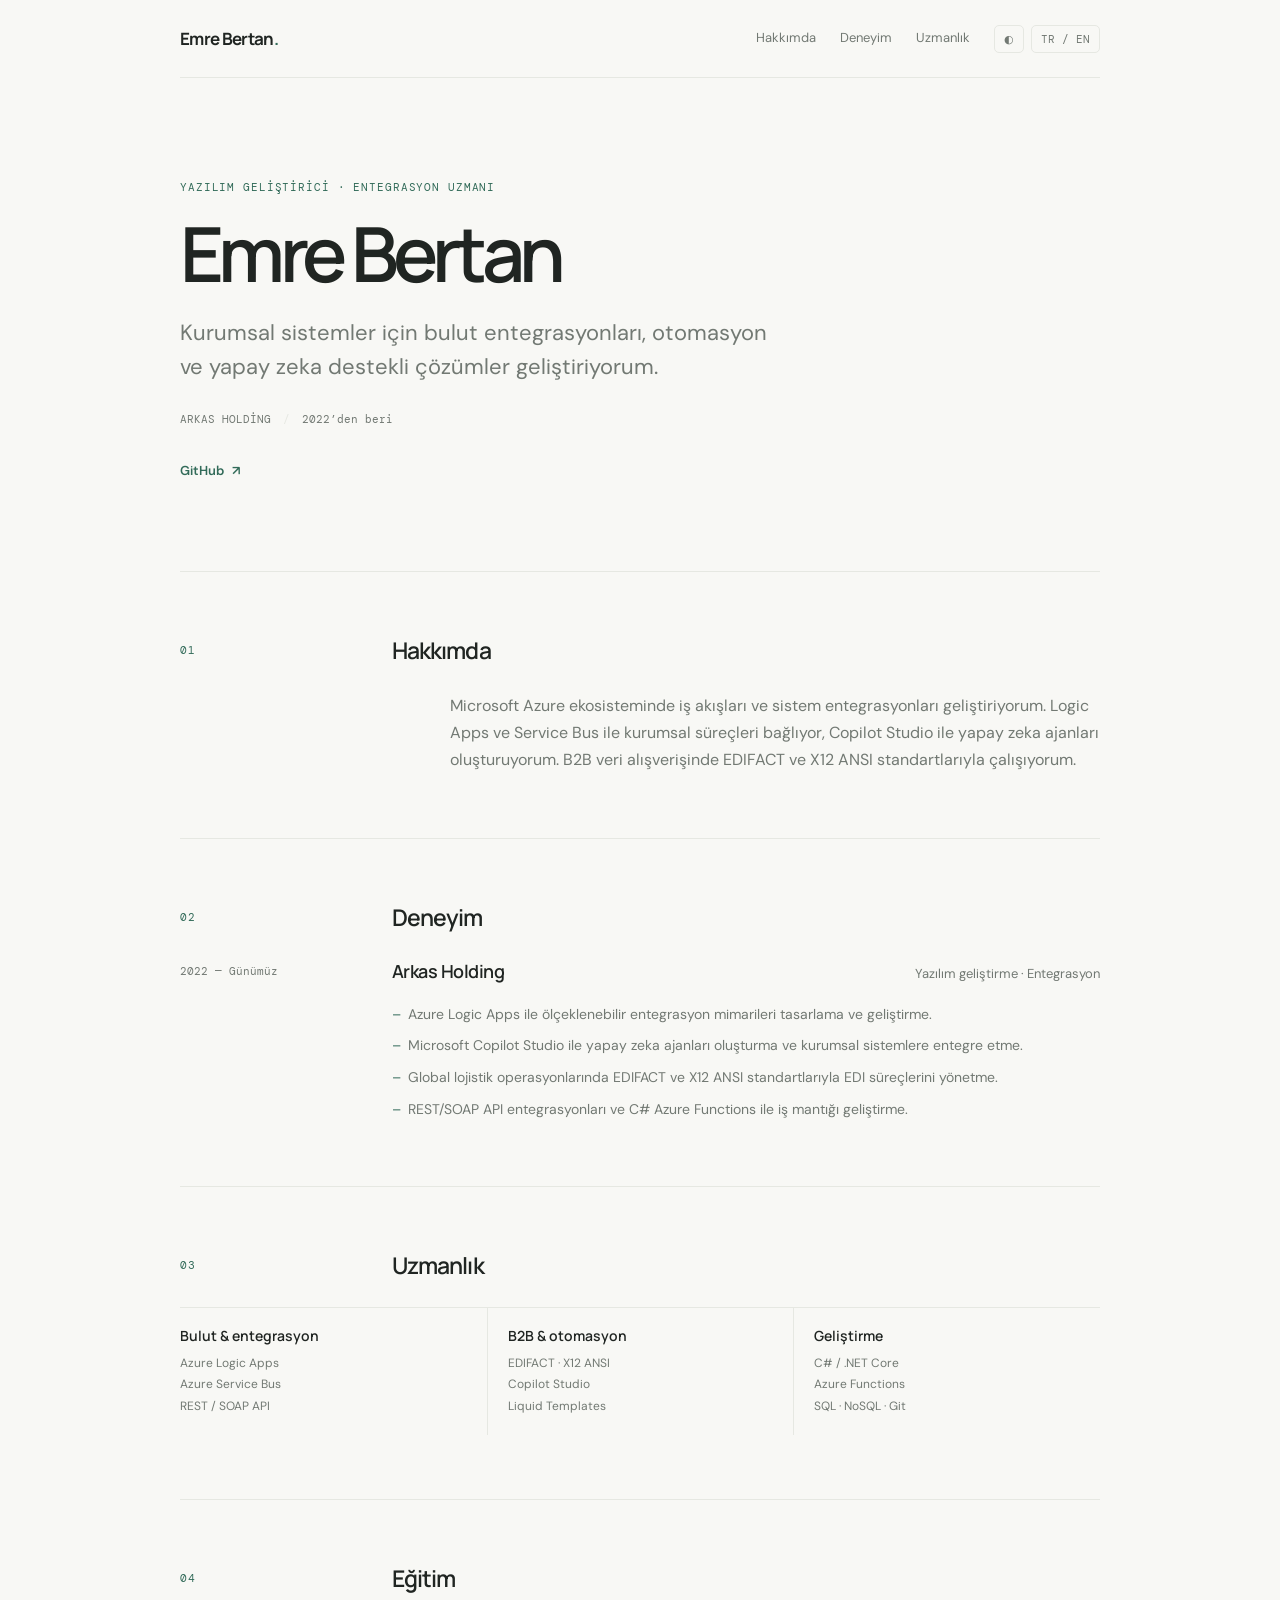
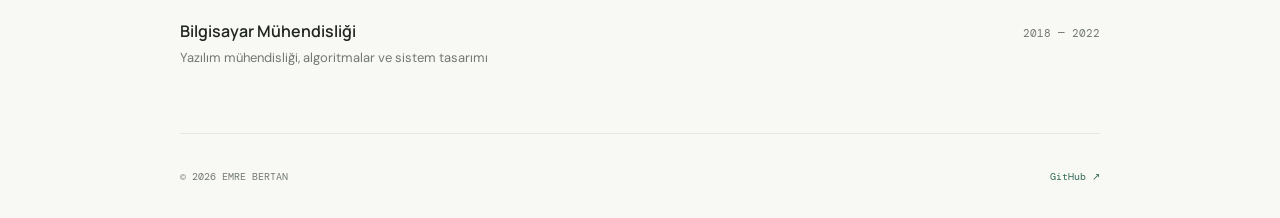
==== commit 34d08042: "Make portfolio design more minimal Updated the HTML structure, added meta tags for theme and descrip" ====
--- a/index.html
+++ b/index.html
@@ -1,421 +1,69 @@
-<!DOCTYPE html>
-<html lang="tr">
+<!doctype html>
+<html lang="tr" data-theme="light">
 <head>
-    <meta charset="UTF-8">
-    <meta name="viewport" content="width=device-width, initial-scale=1.0">
-    <title>Emre Bertan - CV & Portfolio</title>
-    <link rel="stylesheet" href="https://cdnjs.cloudflare.com/ajax/libs/font-awesome/6.4.0/css/all.min.css">
-    <style>
-        :root {
-            /* Light Theme Variables */
-            --primary-color: #2563eb;
-            --secondary-color: #1e40af;
-            --text-main: #1f2937;
-            --text-muted: #4b5563;
-            --bg-body: #f3f4f6;
-            --bg-card: #ffffff;
-            --border-color: #e5e7eb;
-            --shadow: 0 4px 6px -1px rgba(0, 0, 0, 0.1), 0 2px 4px -1px rgba(0, 0, 0, 0.06);
-            --skill-bg: #eff6ff;
-            --skill-text: #2563eb;
-        }
-
-        [data-theme="dark"] {
-            /* Dark Theme Variables */
-            --primary-color: #60a5fa;
-            --secondary-color: #93c5fd;
-            --text-main: #f9fafb;
-            --text-muted: #d1d5db;
-            --bg-body: #111827;
-            --bg-card: #1f2937;
-            --border-color: #374151;
-            --shadow: 0 4px 6px -1px rgba(0, 0, 0, 0.5);
-            --skill-bg: #374151;
-            --skill-text: #60a5fa;
-        }
-
-        * {
-            box-sizing: border-box;
-            transition: background-color 0.3s ease, color 0.3s ease;
-        }
-
-        body {
-            font-family: 'Segoe UI', Tahoma, Geneva, Verdana, sans-serif;
-            margin: 0;
-            background-color: var(--bg-body);
-            color: var(--text-main);
-            line-height: 1.7;
-        }
-
-        .container {
-            max-width: 900px;
-            margin: 40px auto;
-            padding: 0 20px;
-        }
-
-        /* Utility Buttons (Theme & Lang) */
-        .controls {
-            display: flex;
-            justify-content: flex-end;
-            gap: 10px;
-            margin-bottom: 20px;
-        }
-
-        .btn-control {
-            background-color: var(--bg-card);
-            border: 1px solid var(--border-color);
-            color: var(--text-main);
-            padding: 8px 16px;
-            border-radius: 8px;
-            cursor: pointer;
-            font-weight: 600;
-            display: flex;
-            align-items: center;
-            gap: 8px;
-            box-shadow: var(--shadow);
-        }
-
-        .btn-control:hover {
-            border-color: var(--primary-color);
-            color: var(--primary-color);
-        }
-
-        header, section {
-            background-color: var(--bg-card);
-            padding: 40px;
-            border-radius: 16px;
-            box-shadow: var(--shadow);
-            margin-bottom: 24px;
-            border: 1px solid var(--border-color);
-        }
-
-        header {
-            text-align: center;
-            position: relative;
-        }
-
-        .profile-img {
-            width: 160px;
-            height: 160px;
-            border-radius: 50%;
-            border: 4px solid var(--primary-color);
-            margin-bottom: 20px;
-            object-fit: cover;
-            padding: 4px;
-            background-color: var(--bg-card);
-        }
-
-        h1 {
-            margin: 0;
-            font-size: 2.5rem;
-            color: var(--text-main);
-            letter-spacing: -0.5px;
-        }
-
-        .title {
-            color: var(--primary-color);
-            font-weight: 600;
-            font-size: 1.1rem;
-            margin-top: 8px;
-            display: block;
-        }
-
-        .contact-info {
-            margin-top: 24px;
-            display: flex;
-            justify-content: center;
-            gap: 24px;
-            flex-wrap: wrap;
-        }
-
-        .contact-info a {
-            text-decoration: none;
-            color: var(--text-muted);
-            font-weight: 500;
-            display: flex;
-            align-items: center;
-            gap: 8px;
-        }
-
-        .contact-info a:hover {
-            color: var(--primary-color);
-        }
-
-        h2 {
-            margin-top: 0;
-            border-bottom: 2px solid var(--border-color);
-            padding-bottom: 15px;
-            margin-bottom: 25px;
-            font-size: 1.5rem;
-            color: var(--text-main);
-        }
-
-        /* Timeline Styles */
-        .timeline-item {
-            margin-bottom: 30px;
-            padding-left: 20px;
-            border-left: 3px solid var(--primary-color);
-            position: relative;
-        }
-
-        .timeline-item:last-child {
-            margin-bottom: 0;
-        }
-
-        .timeline-date {
-            font-size: 0.85rem;
-            color: var(--primary-color);
-            font-weight: 700;
-            text-transform: uppercase;
-            letter-spacing: 0.5px;
-            margin-bottom: 4px;
-        }
-
-        .timeline-title {
-            font-size: 1.2rem;
-            font-weight: bold;
-            color: var(--text-main);
-            margin: 0 0 8px 0;
-        }
-
-        .timeline-desc {
-            color: var(--text-muted);
-            font-size: 1rem;
-            margin: 0;
-        }
-
-        .timeline-desc ul {
-            padding-left: 20px;
-            margin: 10px 0 0 0;
-        }
-        
-        .timeline-desc li {
-            margin-bottom: 6px;
-        }
-
-        /* Skills Styles */
-        .skills-container {
-            display: flex;
-            flex-wrap: wrap;
-            gap: 12px;
-        }
-
-        .skill-tag {
-            background-color: var(--skill-bg);
-            color: var(--skill-text);
-            padding: 8px 18px;
-            border-radius: 50px;
-            font-weight: 600;
-            font-size: 0.9rem;
-            border: 1px solid transparent;
-        }
-
-        .skill-tag:hover {
-            border-color: var(--primary-color);
-        }
-
-        footer {
-            text-align: center;
-            padding: 30px;
-            color: var(--text-muted);
-            font-size: 0.9rem;
-        }
-
-        @media (max-width: 600px) {
-            header, section {
-                padding: 25px;
-            }
-            h1 {
-                font-size: 2rem;
-            }
-        }
-    </style>
+  <meta charset="utf-8">
+  <meta name="viewport" content="width=device-width, initial-scale=1">
+  <meta name="theme-color" content="#f8f8f5">
+  <meta name="description" content="Emre Bertan — Yazılım geliştirici ve entegrasyon uzmanı. Bulut entegrasyonları, otomasyon ve yapay zeka destekli iş akışları.">
+  <title>Emre Bertan — Yazılım Geliştirici</title>
+  <link rel="preconnect" href="https://fonts.googleapis.com">
+  <link rel="preconnect" href="https://fonts.gstatic.com" crossorigin>
+  <link href="https://fonts.googleapis.com/css2?family=DM+Mono:wght@400;500&family=DM+Sans:wght@400;500;600;700&family=Manrope:wght@400;500;600;700&display=swap" rel="stylesheet">
+  <style>
+    :root{color-scheme:light;--bg:#f8f8f5;--surface:#fff;--text:#202522;--muted:#727973;--line:#e6e8e2;--accent:#326b59;--accent-soft:#edf3ef;--mono:'DM Mono',monospace;--sans:'DM Sans',sans-serif;--display:'Manrope',sans-serif}
+    [data-theme="dark"]{color-scheme:dark;--bg:#171b19;--surface:#202622;--text:#f0f2ee;--muted:#a2aaa3;--line:#343c36;--accent:#91bea8;--accent-soft:#293b32}
+    *{box-sizing:border-box}html{scroll-behavior:smooth;scroll-padding-top:32px}body{margin:0;background:var(--bg);color:var(--text);font:16px/1.7 var(--sans);transition:background .2s,color .2s}a{color:inherit}.wrap{width:min(100% - 48px,920px);margin:auto}.top{height:78px;display:flex;align-items:center;justify-content:space-between;border-bottom:1px solid var(--line)}.brand{font:700 17px var(--display);letter-spacing:-.04em;text-decoration:none}.brand span{color:var(--accent)}.top-right{display:flex;align-items:center;gap:24px}.nav{display:flex;gap:24px}.nav a{text-decoration:none;color:var(--muted);font-size:13px}.nav a:hover,.link:hover{color:var(--accent)}.controls{display:flex;gap:7px}.control{border:1px solid var(--line);background:transparent;color:var(--muted);border-radius:5px;padding:6px 9px;cursor:pointer;font:11px var(--mono)}.control:hover{color:var(--text);border-color:var(--muted)}.hero{padding:102px 0 88px;border-bottom:1px solid var(--line)}.eyebrow,.kicker{font:11px var(--mono);letter-spacing:.08em;text-transform:uppercase;color:var(--accent)}.hero h1{font:600 clamp(48px,8vw,76px)/1.05 var(--display);letter-spacing:-.075em;margin:20px 0 18px}.role{font-size:clamp(18px,2.6vw,22px);color:var(--muted);max-width:610px;line-height:1.55}.hero-meta{display:flex;align-items:center;flex-wrap:wrap;gap:12px;margin-top:28px;color:var(--muted);font:11px var(--mono)}.sep{color:var(--line)}.link{display:inline-flex;align-items:center;gap:8px;color:var(--accent);font-weight:600;text-decoration:none;font-size:13px}.hero-link{margin-top:30px}.section{padding:64px 0;border-bottom:1px solid var(--line)}.section-head{display:grid;grid-template-columns:180px 1fr;gap:32px;margin-bottom:26px}.section-head h2{font:600 23px/1.3 var(--display);letter-spacing:-.04em;margin:0}.section-head .kicker{padding-top:7px}.about-copy{max-width:650px;margin:0 0 0 auto;color:var(--muted);font-size:16px}.about-copy strong{color:var(--text);font-weight:600}.experience{display:grid;grid-template-columns:180px 1fr;gap:32px}.date{font:11px var(--mono);color:var(--muted);padding-top:5px}.job-title{display:flex;align-items:baseline;justify-content:space-between;gap:16px}.job-title h3{font:600 18px var(--display);letter-spacing:-.03em;margin:0}.job-title span{color:var(--muted);font-size:13px}.job-list{list-style:none;padding:0;margin:18px 0 0;color:var(--muted);font-size:14px;display:grid;gap:8px}.job-list li{position:relative;padding-left:16px}.job-list li:before{content:'–';position:absolute;left:0;color:var(--accent)}.focus-list{display:grid;grid-template-columns:repeat(3,1fr);gap:0;border-top:1px solid var(--line)}.focus{padding:18px 20px 18px 0}.focus+.focus{padding-left:20px;border-left:1px solid var(--line)}.focus h3{font:600 14px var(--display);margin:0 0 8px}.focus p{font-size:12px;color:var(--muted);margin:0;line-height:1.8}.education{display:flex;justify-content:space-between;gap:20px;align-items:baseline}.education h3{font:600 16px var(--display);margin:0}.education p{font-size:13px;color:var(--muted);margin:5px 0 0}.education .date{white-space:nowrap}.footer{height:84px;display:flex;align-items:center;justify-content:space-between;gap:16px;color:var(--muted);font:10px var(--mono)}.footer a{color:var(--accent);text-decoration:none}
+    @media(max-width:650px){.wrap{width:calc(100% - 36px)}.top{height:68px}.nav{display:none}.hero{padding:75px 0 64px}.hero h1{font-size:clamp(46px,13vw,68px)}.section{padding:48px 0}.section-head{grid-template-columns:1fr;gap:9px;margin-bottom:22px}.section-head .kicker{padding:0}.about-copy{margin:0}.experience{grid-template-columns:1fr;gap:7px}.job-title{align-items:flex-start;flex-direction:column;gap:2px}.focus-list{grid-template-columns:1fr}.focus{padding:15px 0}.focus+.focus{padding-left:0;border-left:0;border-top:1px solid var(--line)}.education{align-items:flex-start;flex-direction:column;gap:6px}.footer{font-size:9px}}
+    @media(prefers-reduced-motion:reduce){html{scroll-behavior:auto}*,*:before,*:after{transition:none!important}}
+  </style>
 </head>
 <body>
-
-<div class="container">
-
-    <div class="controls">
-        <button class="btn-control" id="theme-toggle">
-            <i class="fa-solid fa-moon"></i> <span data-i18n="darkMode">Karanlık Mod</span>
-        </button>
-        <button class="btn-control" id="lang-toggle">
-            <i class="fa-solid fa-globe"></i> <span id="lang-label">EN</span>
-        </button>
-    </div>
-
-    <header>
-        <img src="https://via.placeholder.com/160" alt="Emre Bertan" class="profile-img">
-        <h1 data-i18n="name">Emre Bertan</h1>
-        <span class="title" data-i18n="jobTitle">Yazılım Geliştirici & Entegrasyon Uzmanı</span>
-
-        <div class="contact-info">
-            <a href="mailto:email@ornek.com"><i class="fa-regular fa-envelope"></i> Email</a>
-            <a href="#"><i class="fa-brands fa-linkedin"></i> LinkedIn</a>
-            <a href="#"><i class="fa-brands fa-github"></i> GitHub</a>
+  <div class="wrap">
+    <header class="top">
+      <a class="brand" href="#top">Emre Bertan<span>.</span></a>
+      <div class="top-right">
+        <nav class="nav" aria-label="Ana menü"><a href="#about" data-i18n="navAbout">Hakkımda</a><a href="#experience" data-i18n="navExperience">Deneyim</a><a href="#focus" data-i18n="navFocus">Uzmanlık</a></nav>
+        <div class="controls"><button class="control" id="theme" type="button" aria-label="Temayı değiştir">◐</button><button class="control" id="language" type="button" aria-label="Dili değiştir">TR / EN</button></div>
+      </div>
+    </header>
+    <main id="top">
+      <section class="hero">
+        <div class="eyebrow" data-i18n="eyebrow">Yazılım geliştirici · Entegrasyon uzmanı</div>
+        <h1>Emre Bertan</h1>
+        <p class="role" data-i18n="role">Kurumsal sistemler için bulut entegrasyonları, otomasyon ve yapay zeka destekli çözümler geliştiriyorum.</p>
+        <div class="hero-meta"><span>ARKAS HOLDİNG</span><span class="sep">/</span><span data-i18n="since">2022’den beri</span></div>
+        <div class="hero-link"><a class="link" href="https://github.com/emrebertan" target="_blank" rel="noopener noreferrer">GitHub <span aria-hidden="true">↗</span></a></div>
+      </section>
+      <section class="section" id="about">
+        <div class="section-head"><div class="kicker">01</div><h2 data-i18n="aboutTitle">Hakkımda</h2></div>
+        <p class="about-copy" data-i18n="aboutCopy">Microsoft Azure ekosisteminde iş akışları ve sistem entegrasyonları geliştiriyorum. Logic Apps ve Service Bus ile kurumsal süreçleri bağlıyor, Copilot Studio ile yapay zeka ajanları oluşturuyorum. B2B veri alışverişinde EDIFACT ve X12 ANSI standartlarıyla çalışıyorum.</p>
+      </section>
+      <section class="section" id="experience">
+        <div class="section-head"><div class="kicker">02</div><h2 data-i18n="experienceTitle">Deneyim</h2></div>
+        <article class="experience"><div class="date" data-i18n="date">2022 — Günümüz</div><div><div class="job-title"><h3>Arkas Holding</h3><span data-i18n="jobRole">Yazılım geliştirme · Entegrasyon</span></div><ul class="job-list" data-i18n-list="experience"><li>Azure Logic Apps ile ölçeklenebilir entegrasyon mimarileri tasarlama ve geliştirme.</li><li>Microsoft Copilot Studio ile yapay zeka ajanları oluşturma ve kurumsal sistemlere entegre etme.</li><li>Global lojistik operasyonlarında EDIFACT ve X12 ANSI standartlarıyla EDI süreçlerini yönetme.</li><li>REST/SOAP API entegrasyonları ve C# Azure Functions ile iş mantığı geliştirme.</li></ul></div></article>
+      </section>
+      <section class="section" id="focus">
+        <div class="section-head"><div class="kicker">03</div><h2 data-i18n="focusTitle">Uzmanlık</h2></div>
+        <div class="focus-list">
+          <article class="focus"><h3 data-i18n="focus1">Bulut & entegrasyon</h3><p>Azure Logic Apps<br>Azure Service Bus<br>REST / SOAP API</p></article>
+          <article class="focus"><h3 data-i18n="focus2">B2B & otomasyon</h3><p>EDIFACT · X12 ANSI<br>Copilot Studio<br>Liquid Templates</p></article>
+          <article class="focus"><h3 data-i18n="focus3">Geliştirme</h3><p>C# / .NET Core<br>Azure Functions<br>SQL · NoSQL · Git</p></article>
         </div>
-    </header>
-
-    <section>
-        <h2 data-i18n="aboutHeader">Hakkında</h2>
-        <p data-i18n="aboutText">
-            Kurumsal sistem entegrasyonları, bulut tabanlı otomasyon süreçleri ve yapay zeka destekli ajan geliştirme konularında uzmanlaşmış bir Yazılım Geliştiricisiyim. 
-            Özellikle Microsoft Azure ekosistemi üzerinde; Logic Apps ve Service Bus mimarileri ile karmaşık iş süreçlerini dijitalleştiriyor, Copilot Studio ile akıllı diyalogsal arayüzler tasarlıyorum. 
-            Veri akışı ve B2B entegrasyonlarında global standartlara (EDIFACT, X12 ANSI) hakimim.
-        </p>
-    </section>
-
-    <section>
-        <h2 data-i18n="expHeader">İş Deneyimi</h2>
-
-        <div class="timeline-item">
-            <div class="timeline-date" data-i18n="dateCurrent">2022 – Günümüz</div>
-            <div class="timeline-title">Arkas Holding</div>
-            <div class="timeline-desc">
-                <ul data-i18n="jobDescArkas">
-                    <li>Azure Logic Apps (Standard/Consumption) kullanarak ölçeklenebilir entegrasyon mimarilerinin tasarlanması ve geliştirilmesi.</li>
-                    <li>Microsoft Copilot Studio ile kurumsal ihtiyaçlara yönelik özelleştirilmiş AI ajanlarının (Agent) geliştirilmesi ve mevcut sistemlere entegrasyonu.</li>
-                    <li>Global lojistik operasyonları için EDI süreçlerinin yönetimi (EDIFACT ve X12 ANSI standartları).</li>
-                    <li>Servis odaklı mimari (SOA) kapsamında REST/SOAP API entegrasyonlarının sağlanması.</li>
-                    <li>Logic App workflows ve Azure Function (C#) kullanarak özel iş mantığı çözümleri üretilmesi.</li>
-                </ul>
-            </div>
-        </div>
-    </section>
-
-    <section>
-        <h2 data-i18n="skillsHeader">Yetenekler</h2>
-        <div class="skills-container">
-            <span class="skill-tag">Azure Logic Apps</span>
-            <span class="skill-tag">Microsoft Copilot Studio</span>
-            <span class="skill-tag">EDIFACT & X12 ANSI</span>
-            <span class="skill-tag">C# / .NET Core</span>
-            <span class="skill-tag">Azure Service Bus</span>
-            <span class="skill-tag">Liquid Templates</span>
-            <span class="skill-tag">SQL & NoSQL</span>
-            <span class="skill-tag">Git / DevOps</span>
-        </div>
-    </section>
-
-    <section>
-        <h2 data-i18n="eduHeader">Eğitim</h2>
-        <div class="timeline-item">
-            <div class="timeline-date">2018 – 2022</div>
-            <div class="timeline-title" data-i18n="eduTitle">Bilgisayar Mühendisliği</div>
-            <p class="timeline-desc" data-i18n="eduDesc">
-                Yazılım mühendisliği prensipleri, veri yapıları, algoritma analizi ve sistem tasarımı üzerine kapsamlı lisans eğitimi.
-            </p>
-        </div>
-    </section>
-
-</div>
-
-<footer>
-    &copy; 2026 Emre Bertan
-</footer>
-
-<script>
-    // --- Data: Translations ---
-    const translations = {
-        tr: {
-            darkMode: "Karanlık Mod",
-            lightMode: "Aydınlık Mod",
-            jobTitle: "Yazılım Geliştirici & Entegrasyon Uzmanı",
-            aboutHeader: "Hakkında",
-            aboutText: "Kurumsal sistem entegrasyonları, bulut tabanlı otomasyon süreçleri ve yapay zeka destekli ajan geliştirme konularında uzmanlaşmış bir Yazılım Geliştiricisiyim. Özellikle Microsoft Azure ekosistemi üzerinde; Logic Apps ve Service Bus mimarileri ile karmaşık iş süreçlerini dijitalleştiriyor, Copilot Studio ile akıllı diyalogsal arayüzler tasarlıyorum. Veri akışı ve B2B entegrasyonlarında global standartlara (EDIFACT, X12 ANSI) hakimim.",
-            expHeader: "İş Deneyimi",
-            dateCurrent: "2022 – Günümüz",
-            jobDescArkas: `
-                <li>Azure Logic Apps (Standard/Consumption) kullanarak ölçeklenebilir entegrasyon mimarilerinin tasarlanması ve geliştirilmesi.</li>
-                <li>Microsoft Copilot Studio ile kurumsal ihtiyaçlara yönelik özelleştirilmiş AI ajanlarının (Agent) geliştirilmesi ve mevcut sistemlere entegrasyonu.</li>
-                <li>Global lojistik operasyonları için EDI süreçlerinin yönetimi (EDIFACT ve X12 ANSI standartları).</li>
-                <li>Servis odaklı mimari (SOA) kapsamında REST/SOAP API entegrasyonlarının sağlanması.</li>
-                <li>Logic App workflows ve Azure Function (C#) kullanarak özel iş mantığı çözümleri üretilmesi.</li>
-            `,
-            skillsHeader: "Yetenekler",
-            eduHeader: "Eğitim",
-            eduTitle: "Bilgisayar Mühendisliği",
-            eduDesc: "Yazılım mühendisliği prensipleri, veri yapıları, algoritma analizi ve sistem tasarımı üzerine kapsamlı lisans eğitimi."
-        },
-        en: {
-            darkMode: "Dark Mode",
-            lightMode: "Light Mode",
-            jobTitle: "Software Developer & Integration Specialist",
-            aboutHeader: "About Me",
-            aboutText: "I am a Software Developer specializing in enterprise system integrations, cloud-based automation processes, and AI-supported agent development. I digitize complex business processes using Logic Apps and Service Bus architectures within the Microsoft Azure ecosystem and design intelligent conversational interfaces with Copilot Studio. I am proficient in global standards (EDIFACT, X12 ANSI) for data flow and B2B integrations.",
-            expHeader: "Experience",
-            dateCurrent: "2022 – Present",
-            jobDescArkas: `
-                <li>Designing and developing scalable integration architectures using Azure Logic Apps (Standard/Consumption).</li>
-                <li>Developing customized AI agents using Microsoft Copilot Studio and integrating them into existing enterprise systems.</li>
-                <li>Managing EDI processes for global logistics operations (EDIFACT and X12 ANSI standards).</li>
-                <li>Providing REST/SOAP API integrations within Service-Oriented Architecture (SOA).</li>
-                <li>Creating custom business logic solutions using Logic App workflows and Azure Functions (C#).</li>
-            `,
-            skillsHeader: "Skills",
-            eduHeader: "Education",
-            eduTitle: "Computer Engineering",
-            eduDesc: "Comprehensive undergraduate education on software engineering principles, data structures, algorithm analysis, and system design."
-        }
+      </section>
+      <section class="section" id="education">
+        <div class="section-head"><div class="kicker">04</div><h2 data-i18n="educationTitle">Eğitim</h2></div>
+        <div class="education"><div><h3 data-i18n="degree">Bilgisayar Mühendisliği</h3><p data-i18n="educationCopy">Yazılım mühendisliği, algoritmalar ve sistem tasarımı</p></div><div class="date">2018 — 2022</div></div>
+      </section>
+    </main>
+    <footer class="footer"><span>© 2026 EMRE BERTAN</span><span><a href="https://github.com/emrebertan" target="_blank" rel="noopener noreferrer">GitHub ↗</a></span></footer>
+  </div>
+  <script>
+    const translations={
+      tr:{navAbout:'Hakkımda',navExperience:'Deneyim',navFocus:'Uzmanlık',eyebrow:'Yazılım geliştirici · Entegrasyon uzmanı',role:'Kurumsal sistemler için bulut entegrasyonları, otomasyon ve yapay zeka destekli çözümler geliştiriyorum.',since:'2022’den beri',aboutTitle:'Hakkımda',aboutCopy:'Microsoft Azure ekosisteminde iş akışları ve sistem entegrasyonları geliştiriyorum. Logic Apps ve Service Bus ile kurumsal süreçleri bağlıyor, Copilot Studio ile yapay zeka ajanları oluşturuyorum. B2B veri alışverişinde EDIFACT ve X12 ANSI standartlarıyla çalışıyorum.',experienceTitle:'Deneyim',date:'2022 — Günümüz',jobRole:'Yazılım geliştirme · Entegrasyon',experience:['Azure Logic Apps ile ölçeklenebilir entegrasyon mimarileri tasarlama ve geliştirme.','Microsoft Copilot Studio ile yapay zeka ajanları oluşturma ve kurumsal sistemlere entegre etme.','Global lojistik operasyonlarında EDIFACT ve X12 ANSI standartlarıyla EDI süreçlerini yönetme.','REST/SOAP API entegrasyonları ve C# Azure Functions ile iş mantığı geliştirme.'],focusTitle:'Uzmanlık',focus1:'Bulut & entegrasyon',focus2:'B2B & otomasyon',focus3:'Geliştirme',educationTitle:'Eğitim',degree:'Bilgisayar Mühendisliği',educationCopy:'Yazılım mühendisliği, algoritmalar ve sistem tasarımı'},
+      en:{navAbout:'About',navExperience:'Experience',navFocus:'Expertise',eyebrow:'Software developer · Integration specialist',role:'I build cloud integrations, automation, and AI-powered solutions for enterprise systems.',since:'Since 2022',aboutTitle:'About',aboutCopy:'I develop workflows and system integrations in the Microsoft Azure ecosystem. I connect enterprise processes with Logic Apps and Service Bus, and build AI agents with Copilot Studio. I work with EDIFACT and X12 ANSI standards for B2B data exchange.',experienceTitle:'Experience',date:'2022 — Present',jobRole:'Software development · Integration',experience:['Designing and developing scalable integration architectures with Azure Logic Apps.','Building AI agents with Microsoft Copilot Studio and integrating them with enterprise systems.','Managing EDI processes for global logistics using EDIFACT and X12 ANSI standards.','Developing business logic with REST/SOAP API integrations and C# Azure Functions.'],focusTitle:'Expertise',focus1:'Cloud & integration',focus2:'B2B & automation',focus3:'Development',educationTitle:'Education',degree:'Computer Engineering',educationCopy:'Software engineering, algorithms, and systems design'}
     };
-
-    // --- Logic: State Management ---
-    let currentLang = 'tr';
-    let currentTheme = localStorage.getItem('theme') || 'light';
-
-    const themeBtn = document.getElementById('theme-toggle');
-    const themeText = themeBtn.querySelector('span');
-    const themeIcon = themeBtn.querySelector('i');
-    const langBtn = document.getElementById('lang-toggle');
-    const langLabel = document.getElementById('lang-label');
-
-    // Initialize
-    document.documentElement.setAttribute('data-theme', currentTheme);
-    updateThemeUI();
-
-    // --- Functions ---
-
-    function toggleTheme() {
-        currentTheme = currentTheme === 'light' ? 'dark' : 'light';
-        document.documentElement.setAttribute('data-theme', currentTheme);
-        localStorage.setItem('theme', currentTheme);
-        updateThemeUI();
-    }
-
-    function updateThemeUI() {
-        if (currentTheme === 'dark') {
-            themeIcon.className = 'fa-solid fa-sun';
-            themeText.textContent = currentLang === 'tr' ? translations.tr.lightMode : translations.en.lightMode;
-        } else {
-            themeIcon.className = 'fa-solid fa-moon';
-            themeText.textContent = currentLang === 'tr' ? translations.tr.darkMode : translations.en.darkMode;
-        }
-    }
-
-    function toggleLanguage() {
-        currentLang = currentLang === 'tr' ? 'en' : 'tr';
-        langLabel.textContent = currentLang === 'tr' ? 'EN' : 'TR';
-        
-        // Update all text elements
-        document.querySelectorAll('[data-i18n]').forEach(el => {
-            const key = el.getAttribute('data-i18n');
-            if (translations[currentLang][key]) {
-                if (key === 'jobDescArkas') {
-                    el.innerHTML = translations[currentLang][key]; // For list HTML
-                } else {
-                    el.textContent = translations[currentLang][key];
-                }
-            }
-        });
-
-        updateThemeUI(); // Update theme button text based on new language
-    }
-
-    // --- Event Listeners ---
-    themeBtn.addEventListener('click', toggleTheme);
-    langBtn.addEventListener('click', toggleLanguage);
-
-</script>
-
+    let language='tr';document.getElementById('language').addEventListener('click',()=>{language=language==='tr'?'en':'tr';document.documentElement.lang=language;document.querySelectorAll('[data-i18n]').forEach(el=>{const key=el.dataset.i18n;el.textContent=translations[language][key]});document.querySelectorAll('[data-i18n-list]').forEach(el=>{const key=el.dataset.i18nList;el.innerHTML=translations[language][key].map(text=>'<li>'+text+'</li>').join('')});document.getElementById('language').textContent=language==='tr'?'TR / EN':'EN / TR'});
+    let theme=localStorage.getItem('portfolio-theme')||'light';document.documentElement.dataset.theme=theme;document.getElementById('theme').addEventListener('click',()=>{theme=theme==='light'?'dark':'light';document.documentElement.dataset.theme=theme;localStorage.setItem('portfolio-theme',theme)});
+  </script>
 </body>
 </html>
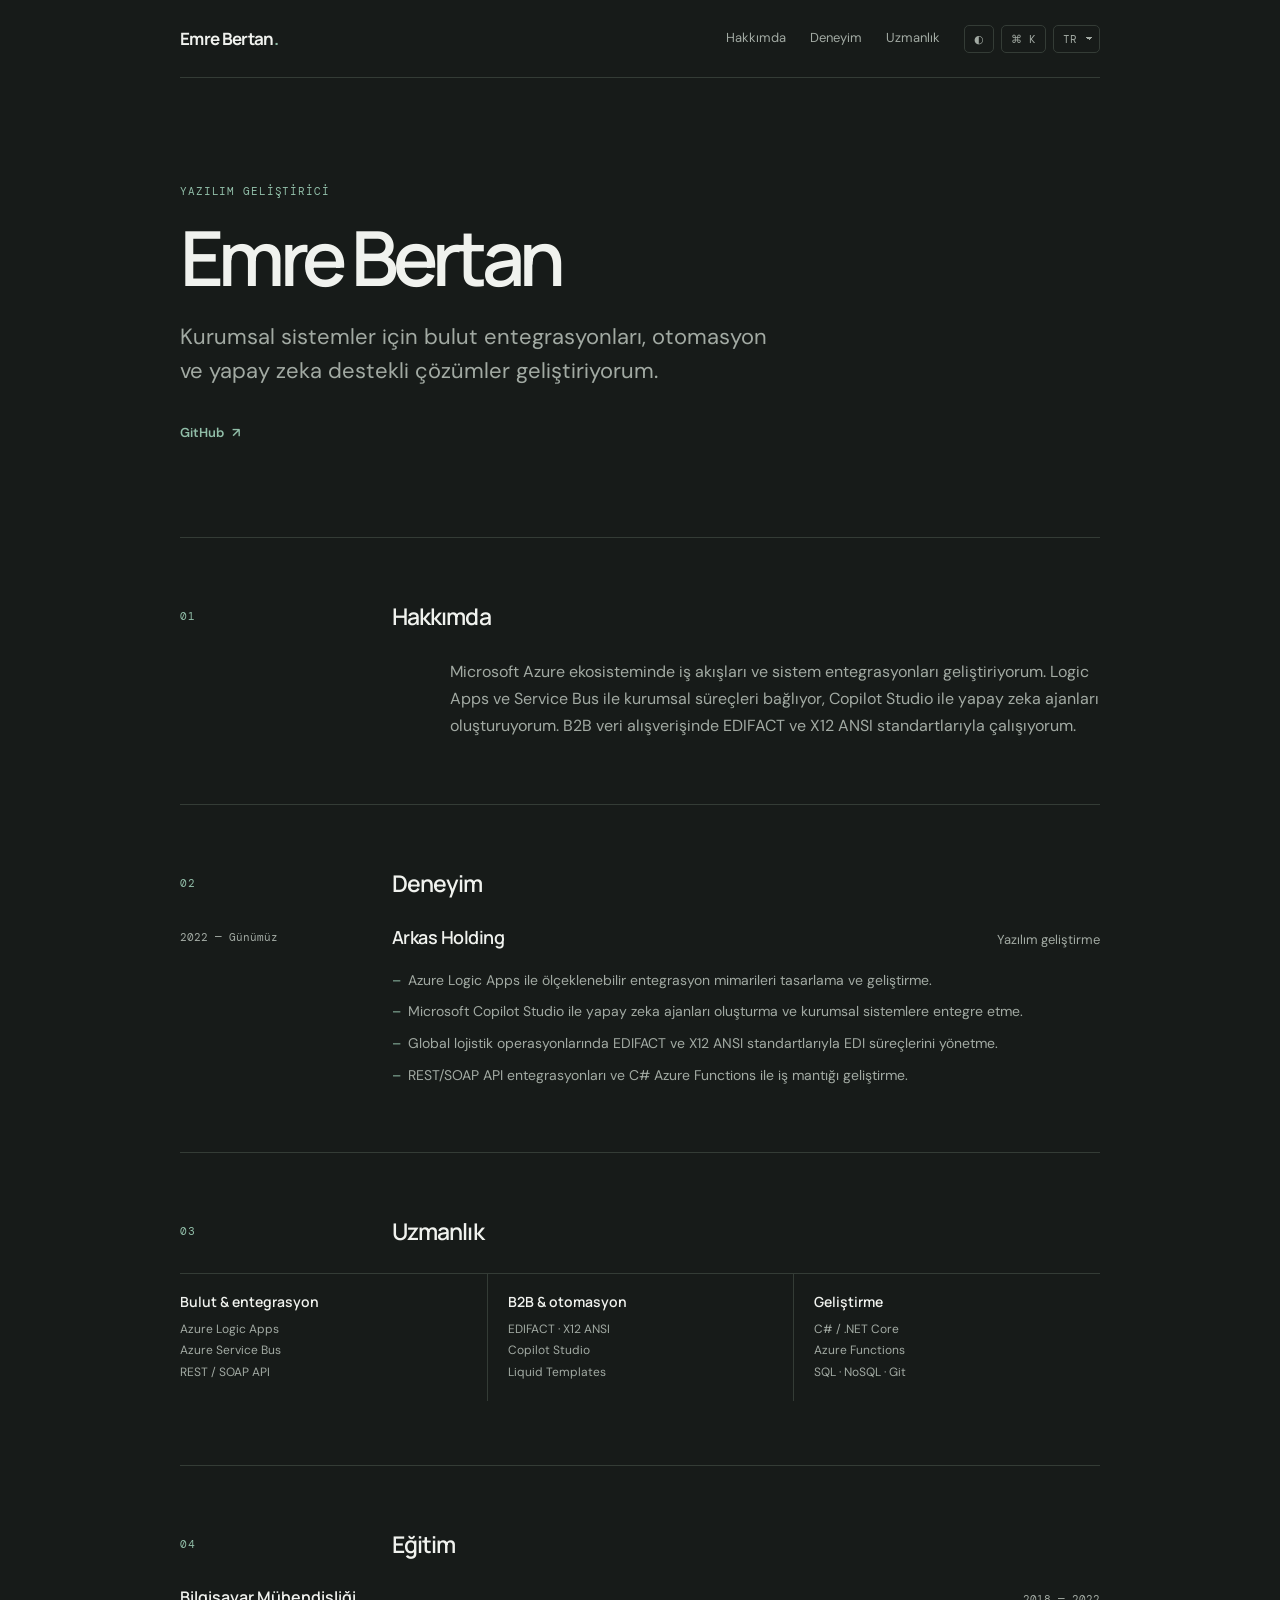
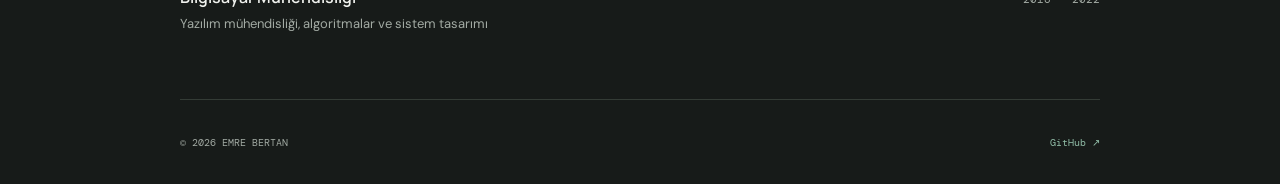
==== commit 4e64ee33: "Set dark default, German language and command palette Updated HTML structure to support dark theme a" ====
--- a/index.html
+++ b/index.html
@@ -1,69 +1,31 @@
 <!doctype html>
-<html lang="tr" data-theme="light">
+<html lang="tr" data-theme="dark">
 <head>
-  <meta charset="utf-8">
-  <meta name="viewport" content="width=device-width, initial-scale=1">
-  <meta name="theme-color" content="#f8f8f5">
-  <meta name="description" content="Emre Bertan — Yazılım geliştirici ve entegrasyon uzmanı. Bulut entegrasyonları, otomasyon ve yapay zeka destekli iş akışları.">
-  <title>Emre Bertan — Yazılım Geliştirici</title>
-  <link rel="preconnect" href="https://fonts.googleapis.com">
-  <link rel="preconnect" href="https://fonts.gstatic.com" crossorigin>
-  <link href="https://fonts.googleapis.com/css2?family=DM+Mono:wght@400;500&family=DM+Sans:wght@400;500;600;700&family=Manrope:wght@400;500;600;700&display=swap" rel="stylesheet">
-  <style>
-    :root{color-scheme:light;--bg:#f8f8f5;--surface:#fff;--text:#202522;--muted:#727973;--line:#e6e8e2;--accent:#326b59;--accent-soft:#edf3ef;--mono:'DM Mono',monospace;--sans:'DM Sans',sans-serif;--display:'Manrope',sans-serif}
-    [data-theme="dark"]{color-scheme:dark;--bg:#171b19;--surface:#202622;--text:#f0f2ee;--muted:#a2aaa3;--line:#343c36;--accent:#91bea8;--accent-soft:#293b32}
-    *{box-sizing:border-box}html{scroll-behavior:smooth;scroll-padding-top:32px}body{margin:0;background:var(--bg);color:var(--text);font:16px/1.7 var(--sans);transition:background .2s,color .2s}a{color:inherit}.wrap{width:min(100% - 48px,920px);margin:auto}.top{height:78px;display:flex;align-items:center;justify-content:space-between;border-bottom:1px solid var(--line)}.brand{font:700 17px var(--display);letter-spacing:-.04em;text-decoration:none}.brand span{color:var(--accent)}.top-right{display:flex;align-items:center;gap:24px}.nav{display:flex;gap:24px}.nav a{text-decoration:none;color:var(--muted);font-size:13px}.nav a:hover,.link:hover{color:var(--accent)}.controls{display:flex;gap:7px}.control{border:1px solid var(--line);background:transparent;color:var(--muted);border-radius:5px;padding:6px 9px;cursor:pointer;font:11px var(--mono)}.control:hover{color:var(--text);border-color:var(--muted)}.hero{padding:102px 0 88px;border-bottom:1px solid var(--line)}.eyebrow,.kicker{font:11px var(--mono);letter-spacing:.08em;text-transform:uppercase;color:var(--accent)}.hero h1{font:600 clamp(48px,8vw,76px)/1.05 var(--display);letter-spacing:-.075em;margin:20px 0 18px}.role{font-size:clamp(18px,2.6vw,22px);color:var(--muted);max-width:610px;line-height:1.55}.hero-meta{display:flex;align-items:center;flex-wrap:wrap;gap:12px;margin-top:28px;color:var(--muted);font:11px var(--mono)}.sep{color:var(--line)}.link{display:inline-flex;align-items:center;gap:8px;color:var(--accent);font-weight:600;text-decoration:none;font-size:13px}.hero-link{margin-top:30px}.section{padding:64px 0;border-bottom:1px solid var(--line)}.section-head{display:grid;grid-template-columns:180px 1fr;gap:32px;margin-bottom:26px}.section-head h2{font:600 23px/1.3 var(--display);letter-spacing:-.04em;margin:0}.section-head .kicker{padding-top:7px}.about-copy{max-width:650px;margin:0 0 0 auto;color:var(--muted);font-size:16px}.about-copy strong{color:var(--text);font-weight:600}.experience{display:grid;grid-template-columns:180px 1fr;gap:32px}.date{font:11px var(--mono);color:var(--muted);padding-top:5px}.job-title{display:flex;align-items:baseline;justify-content:space-between;gap:16px}.job-title h3{font:600 18px var(--display);letter-spacing:-.03em;margin:0}.job-title span{color:var(--muted);font-size:13px}.job-list{list-style:none;padding:0;margin:18px 0 0;color:var(--muted);font-size:14px;display:grid;gap:8px}.job-list li{position:relative;padding-left:16px}.job-list li:before{content:'–';position:absolute;left:0;color:var(--accent)}.focus-list{display:grid;grid-template-columns:repeat(3,1fr);gap:0;border-top:1px solid var(--line)}.focus{padding:18px 20px 18px 0}.focus+.focus{padding-left:20px;border-left:1px solid var(--line)}.focus h3{font:600 14px var(--display);margin:0 0 8px}.focus p{font-size:12px;color:var(--muted);margin:0;line-height:1.8}.education{display:flex;justify-content:space-between;gap:20px;align-items:baseline}.education h3{font:600 16px var(--display);margin:0}.education p{font-size:13px;color:var(--muted);margin:5px 0 0}.education .date{white-space:nowrap}.footer{height:84px;display:flex;align-items:center;justify-content:space-between;gap:16px;color:var(--muted);font:10px var(--mono)}.footer a{color:var(--accent);text-decoration:none}
-    @media(max-width:650px){.wrap{width:calc(100% - 36px)}.top{height:68px}.nav{display:none}.hero{padding:75px 0 64px}.hero h1{font-size:clamp(46px,13vw,68px)}.section{padding:48px 0}.section-head{grid-template-columns:1fr;gap:9px;margin-bottom:22px}.section-head .kicker{padding:0}.about-copy{margin:0}.experience{grid-template-columns:1fr;gap:7px}.job-title{align-items:flex-start;flex-direction:column;gap:2px}.focus-list{grid-template-columns:1fr}.focus{padding:15px 0}.focus+.focus{padding-left:0;border-left:0;border-top:1px solid var(--line)}.education{align-items:flex-start;flex-direction:column;gap:6px}.footer{font-size:9px}}
-    @media(prefers-reduced-motion:reduce){html{scroll-behavior:auto}*,*:before,*:after{transition:none!important}}
-  </style>
+<meta charset="utf-8"><meta name="viewport" content="width=device-width,initial-scale=1"><meta name="theme-color" content="#171b19"><meta name="description" content="Emre Bertan — Yazılım geliştirici. Bulut entegrasyonları, otomasyon ve yapay zeka destekli iş akışları."><title>Emre Bertan — Yazılım Geliştirici</title>
+<link rel="preconnect" href="https://fonts.googleapis.com"><link rel="preconnect" href="https://fonts.gstatic.com" crossorigin><link href="https://fonts.googleapis.com/css2?family=DM+Mono:wght@400;500&family=DM+Sans:wght@400;500;600;700&family=Manrope:wght@400;500;600;700&display=swap" rel="stylesheet">
+<style>
+:root{color-scheme:dark;--bg:#171b19;--surface:#202622;--text:#f0f2ee;--muted:#a2aaa3;--line:#343c36;--accent:#91bea8;--mono:'DM Mono',monospace;--sans:'DM Sans',sans-serif;--display:'Manrope',sans-serif}[data-theme="light"]{color-scheme:light;--bg:#f8f8f5;--surface:#fff;--text:#202522;--muted:#727973;--line:#e6e8e2;--accent:#326b59}*{box-sizing:border-box}html{scroll-behavior:smooth;scroll-padding-top:32px}body{margin:0;background:var(--bg);color:var(--text);font:16px/1.7 var(--sans);transition:background .2s,color .2s}a{color:inherit}.wrap{width:min(100% - 48px,920px);margin:auto}.top{height:78px;display:flex;align-items:center;justify-content:space-between;border-bottom:1px solid var(--line)}.brand{font:700 17px var(--display);letter-spacing:-.04em;text-decoration:none}.brand span{color:var(--accent)}.top-right{display:flex;align-items:center;gap:24px}.nav{display:flex;gap:24px}.nav a{text-decoration:none;color:var(--muted);font-size:13px}.nav a:hover,.link:hover{color:var(--accent)}.controls{display:flex;gap:7px;align-items:center}.control{border:1px solid var(--line);background:transparent;color:var(--muted);border-radius:5px;padding:6px 9px;cursor:pointer;font:11px var(--mono)}.control:hover{color:var(--text);border-color:var(--muted)}select.control{appearance:none;padding-right:22px;background-image:linear-gradient(45deg,transparent 50%,var(--muted) 50%),linear-gradient(135deg,var(--muted) 50%,transparent 50%);background-position:calc(100% - 10px) 11px,calc(100% - 7px) 11px;background-size:3px 3px,3px 3px;background-repeat:no-repeat}select.control option{background:var(--surface);color:var(--text)}.hero{padding:106px 0 92px;border-bottom:1px solid var(--line)}.eyebrow,.kicker{font:11px var(--mono);letter-spacing:.08em;text-transform:uppercase;color:var(--accent)}.hero h1{font:600 clamp(48px,8vw,76px)/1.05 var(--display);letter-spacing:-.075em;margin:20px 0 18px}.role{font-size:clamp(18px,2.6vw,22px);color:var(--muted);max-width:610px;line-height:1.55}.link{display:inline-flex;align-items:center;gap:8px;color:var(--accent);font-weight:600;text-decoration:none;font-size:13px}.hero-link{margin-top:30px}.section{padding:64px 0;border-bottom:1px solid var(--line)}.section-head{display:grid;grid-template-columns:180px 1fr;gap:32px;margin-bottom:26px}.section-head h2{font:600 23px/1.3 var(--display);letter-spacing:-.04em;margin:0}.section-head .kicker{padding-top:7px}.about-copy{max-width:650px;margin:0 0 0 auto;color:var(--muted);font-size:16px}.experience{display:grid;grid-template-columns:180px 1fr;gap:32px}.date{font:11px var(--mono);color:var(--muted);padding-top:5px}.job-title{display:flex;align-items:baseline;justify-content:space-between;gap:16px}.job-title h3{font:600 18px var(--display);letter-spacing:-.03em;margin:0}.job-title span{color:var(--muted);font-size:13px}.job-list{list-style:none;padding:0;margin:18px 0 0;color:var(--muted);font-size:14px;display:grid;gap:8px}.job-list li{position:relative;padding-left:16px}.job-list li:before{content:'–';position:absolute;left:0;color:var(--accent)}.focus-list{display:grid;grid-template-columns:repeat(3,1fr);gap:0;border-top:1px solid var(--line)}.focus{padding:18px 20px 18px 0}.focus+.focus{padding-left:20px;border-left:1px solid var(--line)}.focus h3{font:600 14px var(--display);margin:0 0 8px}.focus p{font-size:12px;color:var(--muted);margin:0;line-height:1.8}.education{display:flex;justify-content:space-between;gap:20px;align-items:baseline}.education h3{font:600 16px var(--display);margin:0}.education p{font-size:13px;color:var(--muted);margin:5px 0 0}.education .date{white-space:nowrap}.footer{height:84px;display:flex;align-items:center;justify-content:space-between;gap:16px;color:var(--muted);font:10px var(--mono)}.footer a{color:var(--accent);text-decoration:none}
+dialog{width:min(500px,calc(100% - 32px));padding:0;border:1px solid var(--line);border-radius:10px;background:var(--surface);color:var(--text);box-shadow:0 24px 80px #0007}dialog::backdrop{background:#0009;backdrop-filter:blur(3px)}.palette-head{display:flex;align-items:center;gap:12px;padding:16px;border-bottom:1px solid var(--line)}.palette-head input{flex:1;min-width:0;border:0;outline:0;background:transparent;color:var(--text);font:14px var(--sans)}.palette-head input::placeholder{color:var(--muted)}.palette-head kbd{color:var(--muted);font:10px var(--mono)}.palette-list{padding:7px;max-height:330px;overflow:auto}.palette-item{width:100%;display:flex;align-items:center;justify-content:space-between;gap:16px;padding:10px 12px;border:0;border-radius:6px;background:transparent;color:var(--text);text-align:left;cursor:pointer;font:13px var(--sans)}.palette-item:hover,.palette-item[aria-selected="true"]{background:color-mix(in srgb,var(--accent) 14%,transparent)}.palette-item small{font:10px var(--mono);color:var(--muted)}.palette-foot{border-top:1px solid var(--line);padding:9px 13px;color:var(--muted);font:10px var(--mono)}
+@media(max-width:650px){.wrap{width:calc(100% - 36px)}.top{height:68px}.nav{display:none}.top-right{gap:9px}.controls{gap:5px}.hero{padding:76px 0 64px}.hero h1{font-size:clamp(46px,13vw,68px)}.section{padding:48px 0}.section-head{grid-template-columns:1fr;gap:9px;margin-bottom:22px}.section-head .kicker{padding:0}.about-copy{margin:0}.experience{grid-template-columns:1fr;gap:7px}.job-title{align-items:flex-start;flex-direction:column;gap:2px}.focus-list{grid-template-columns:1fr}.focus{padding:15px 0}.focus+.focus{padding-left:0;border-left:0;border-top:1px solid var(--line)}.education{align-items:flex-start;flex-direction:column;gap:6px}.footer{font-size:9px}.control{padding:6px 7px}}@media(prefers-reduced-motion:reduce){html{scroll-behavior:auto}*,*:before,*:after{transition:none!important}}
+</style>
 </head>
-<body>
-  <div class="wrap">
-    <header class="top">
-      <a class="brand" href="#top">Emre Bertan<span>.</span></a>
-      <div class="top-right">
-        <nav class="nav" aria-label="Ana menü"><a href="#about" data-i18n="navAbout">Hakkımda</a><a href="#experience" data-i18n="navExperience">Deneyim</a><a href="#focus" data-i18n="navFocus">Uzmanlık</a></nav>
-        <div class="controls"><button class="control" id="theme" type="button" aria-label="Temayı değiştir">◐</button><button class="control" id="language" type="button" aria-label="Dili değiştir">TR / EN</button></div>
-      </div>
-    </header>
-    <main id="top">
-      <section class="hero">
-        <div class="eyebrow" data-i18n="eyebrow">Yazılım geliştirici · Entegrasyon uzmanı</div>
-        <h1>Emre Bertan</h1>
-        <p class="role" data-i18n="role">Kurumsal sistemler için bulut entegrasyonları, otomasyon ve yapay zeka destekli çözümler geliştiriyorum.</p>
-        <div class="hero-meta"><span>ARKAS HOLDİNG</span><span class="sep">/</span><span data-i18n="since">2022’den beri</span></div>
-        <div class="hero-link"><a class="link" href="https://github.com/emrebertan" target="_blank" rel="noopener noreferrer">GitHub <span aria-hidden="true">↗</span></a></div>
-      </section>
-      <section class="section" id="about">
-        <div class="section-head"><div class="kicker">01</div><h2 data-i18n="aboutTitle">Hakkımda</h2></div>
-        <p class="about-copy" data-i18n="aboutCopy">Microsoft Azure ekosisteminde iş akışları ve sistem entegrasyonları geliştiriyorum. Logic Apps ve Service Bus ile kurumsal süreçleri bağlıyor, Copilot Studio ile yapay zeka ajanları oluşturuyorum. B2B veri alışverişinde EDIFACT ve X12 ANSI standartlarıyla çalışıyorum.</p>
-      </section>
-      <section class="section" id="experience">
-        <div class="section-head"><div class="kicker">02</div><h2 data-i18n="experienceTitle">Deneyim</h2></div>
-        <article class="experience"><div class="date" data-i18n="date">2022 — Günümüz</div><div><div class="job-title"><h3>Arkas Holding</h3><span data-i18n="jobRole">Yazılım geliştirme · Entegrasyon</span></div><ul class="job-list" data-i18n-list="experience"><li>Azure Logic Apps ile ölçeklenebilir entegrasyon mimarileri tasarlama ve geliştirme.</li><li>Microsoft Copilot Studio ile yapay zeka ajanları oluşturma ve kurumsal sistemlere entegre etme.</li><li>Global lojistik operasyonlarında EDIFACT ve X12 ANSI standartlarıyla EDI süreçlerini yönetme.</li><li>REST/SOAP API entegrasyonları ve C# Azure Functions ile iş mantığı geliştirme.</li></ul></div></article>
-      </section>
-      <section class="section" id="focus">
-        <div class="section-head"><div class="kicker">03</div><h2 data-i18n="focusTitle">Uzmanlık</h2></div>
-        <div class="focus-list">
-          <article class="focus"><h3 data-i18n="focus1">Bulut & entegrasyon</h3><p>Azure Logic Apps<br>Azure Service Bus<br>REST / SOAP API</p></article>
-          <article class="focus"><h3 data-i18n="focus2">B2B & otomasyon</h3><p>EDIFACT · X12 ANSI<br>Copilot Studio<br>Liquid Templates</p></article>
-          <article class="focus"><h3 data-i18n="focus3">Geliştirme</h3><p>C# / .NET Core<br>Azure Functions<br>SQL · NoSQL · Git</p></article>
-        </div>
-      </section>
-      <section class="section" id="education">
-        <div class="section-head"><div class="kicker">04</div><h2 data-i18n="educationTitle">Eğitim</h2></div>
-        <div class="education"><div><h3 data-i18n="degree">Bilgisayar Mühendisliği</h3><p data-i18n="educationCopy">Yazılım mühendisliği, algoritmalar ve sistem tasarımı</p></div><div class="date">2018 — 2022</div></div>
-      </section>
-    </main>
-    <footer class="footer"><span>© 2026 EMRE BERTAN</span><span><a href="https://github.com/emrebertan" target="_blank" rel="noopener noreferrer">GitHub ↗</a></span></footer>
-  </div>
-  <script>
-    const translations={
-      tr:{navAbout:'Hakkımda',navExperience:'Deneyim',navFocus:'Uzmanlık',eyebrow:'Yazılım geliştirici · Entegrasyon uzmanı',role:'Kurumsal sistemler için bulut entegrasyonları, otomasyon ve yapay zeka destekli çözümler geliştiriyorum.',since:'2022’den beri',aboutTitle:'Hakkımda',aboutCopy:'Microsoft Azure ekosisteminde iş akışları ve sistem entegrasyonları geliştiriyorum. Logic Apps ve Service Bus ile kurumsal süreçleri bağlıyor, Copilot Studio ile yapay zeka ajanları oluşturuyorum. B2B veri alışverişinde EDIFACT ve X12 ANSI standartlarıyla çalışıyorum.',experienceTitle:'Deneyim',date:'2022 — Günümüz',jobRole:'Yazılım geliştirme · Entegrasyon',experience:['Azure Logic Apps ile ölçeklenebilir entegrasyon mimarileri tasarlama ve geliştirme.','Microsoft Copilot Studio ile yapay zeka ajanları oluşturma ve kurumsal sistemlere entegre etme.','Global lojistik operasyonlarında EDIFACT ve X12 ANSI standartlarıyla EDI süreçlerini yönetme.','REST/SOAP API entegrasyonları ve C# Azure Functions ile iş mantığı geliştirme.'],focusTitle:'Uzmanlık',focus1:'Bulut & entegrasyon',focus2:'B2B & otomasyon',focus3:'Geliştirme',educationTitle:'Eğitim',degree:'Bilgisayar Mühendisliği',educationCopy:'Yazılım mühendisliği, algoritmalar ve sistem tasarımı'},
-      en:{navAbout:'About',navExperience:'Experience',navFocus:'Expertise',eyebrow:'Software developer · Integration specialist',role:'I build cloud integrations, automation, and AI-powered solutions for enterprise systems.',since:'Since 2022',aboutTitle:'About',aboutCopy:'I develop workflows and system integrations in the Microsoft Azure ecosystem. I connect enterprise processes with Logic Apps and Service Bus, and build AI agents with Copilot Studio. I work with EDIFACT and X12 ANSI standards for B2B data exchange.',experienceTitle:'Experience',date:'2022 — Present',jobRole:'Software development · Integration',experience:['Designing and developing scalable integration architectures with Azure Logic Apps.','Building AI agents with Microsoft Copilot Studio and integrating them with enterprise systems.','Managing EDI processes for global logistics using EDIFACT and X12 ANSI standards.','Developing business logic with REST/SOAP API integrations and C# Azure Functions.'],focusTitle:'Expertise',focus1:'Cloud & integration',focus2:'B2B & automation',focus3:'Development',educationTitle:'Education',degree:'Computer Engineering',educationCopy:'Software engineering, algorithms, and systems design'}
-    };
-    let language='tr';document.getElementById('language').addEventListener('click',()=>{language=language==='tr'?'en':'tr';document.documentElement.lang=language;document.querySelectorAll('[data-i18n]').forEach(el=>{const key=el.dataset.i18n;el.textContent=translations[language][key]});document.querySelectorAll('[data-i18n-list]').forEach(el=>{const key=el.dataset.i18nList;el.innerHTML=translations[language][key].map(text=>'<li>'+text+'</li>').join('')});document.getElementById('language').textContent=language==='tr'?'TR / EN':'EN / TR'});
-    let theme=localStorage.getItem('portfolio-theme')||'light';document.documentElement.dataset.theme=theme;document.getElementById('theme').addEventListener('click',()=>{theme=theme==='light'?'dark':'light';document.documentElement.dataset.theme=theme;localStorage.setItem('portfolio-theme',theme)});
-  </script>
-</body>
-</html>
+<body><div class="wrap">
+<header class="top"><a class="brand" href="#top">Emre Bertan<span>.</span></a><div class="top-right"><nav class="nav" aria-label="Ana menü" data-i18n-aria="navLabel"><a href="#about" data-i18n="navAbout">Hakkımda</a><a href="#experience" data-i18n="navExperience">Deneyim</a><a href="#focus" data-i18n="navFocus">Uzmanlık</a></nav><div class="controls"><button class="control" id="theme" type="button" aria-label="Açık temaya geç" data-i18n-aria="themeLabel">◐</button><button class="control" id="command-open" type="button" aria-label="Komut paletini aç" data-i18n-aria="commandLabel">⌘ K</button><select class="control" id="language" aria-label="Dil seçin" data-i18n-aria="languageLabel"><option value="tr">TR</option><option value="en">EN</option><option value="de">DE</option></select></div></div></header>
+<main id="top"><section class="hero"><div class="eyebrow" data-i18n="eyebrow">Yazılım geliştirici</div><h1>Emre Bertan</h1><p class="role" data-i18n="role">Kurumsal sistemler için bulut entegrasyonları, otomasyon ve yapay zeka destekli çözümler geliştiriyorum.</p><div class="hero-link"><a class="link" href="https://github.com/emrebertan" target="_blank" rel="noopener noreferrer">GitHub <span aria-hidden="true">↗</span></a></div></section>
+<section class="section" id="about"><div class="section-head"><div class="kicker">01</div><h2 data-i18n="aboutTitle">Hakkımda</h2></div><p class="about-copy" data-i18n="aboutCopy">Microsoft Azure ekosisteminde iş akışları ve sistem entegrasyonları geliştiriyorum. Logic Apps ve Service Bus ile kurumsal süreçleri bağlıyor, Copilot Studio ile yapay zeka ajanları oluşturuyorum. B2B veri alışverişinde EDIFACT ve X12 ANSI standartlarıyla çalışıyorum.</p></section>
+<section class="section" id="experience"><div class="section-head"><div class="kicker">02</div><h2 data-i18n="experienceTitle">Deneyim</h2></div><article class="experience"><div class="date" data-i18n="date">2022 — Günümüz</div><div><div class="job-title"><h3>Arkas Holding</h3><span data-i18n="jobRole">Yazılım geliştirme</span></div><ul class="job-list" data-i18n-list="experience"><li>Azure Logic Apps ile ölçeklenebilir entegrasyon mimarileri tasarlama ve geliştirme.</li><li>Microsoft Copilot Studio ile yapay zeka ajanları oluşturma ve kurumsal sistemlere entegre etme.</li><li>Global lojistik operasyonlarında EDIFACT ve X12 ANSI standartlarıyla EDI süreçlerini yönetme.</li><li>REST/SOAP API entegrasyonları ve C# Azure Functions ile iş mantığı geliştirme.</li></ul></div></article></section>
+<section class="section" id="focus"><div class="section-head"><div class="kicker">03</div><h2 data-i18n="focusTitle">Uzmanlık</h2></div><div class="focus-list"><article class="focus"><h3 data-i18n="focus1">Bulut & entegrasyon</h3><p>Azure Logic Apps<br>Azure Service Bus<br>REST / SOAP API</p></article><article class="focus"><h3 data-i18n="focus2">B2B & otomasyon</h3><p>EDIFACT · X12 ANSI<br>Copilot Studio<br>Liquid Templates</p></article><article class="focus"><h3 data-i18n="focus3">Geliştirme</h3><p>C# / .NET Core<br>Azure Functions<br>SQL · NoSQL · Git</p></article></div></section>
+<section class="section" id="education"><div class="section-head"><div class="kicker">04</div><h2 data-i18n="educationTitle">Eğitim</h2></div><div class="education"><div><h3 data-i18n="degree">Bilgisayar Mühendisliği</h3><p data-i18n="educationCopy">Yazılım mühendisliği, algoritmalar ve sistem tasarımı</p></div><div class="date">2018 — 2022</div></div></section></main>
+<footer class="footer"><span>© 2026 EMRE BERTAN</span><span><a href="https://github.com/emrebertan" target="_blank" rel="noopener noreferrer">GitHub ↗</a></span></footer></div>
+<dialog id="palette" aria-labelledby="palette-title"><div class="palette-head"><input id="palette-search" type="text" placeholder="Komut ara…" aria-label="Komut ara"><kbd id="palette-title">ESC</kbd></div><div class="palette-list" id="palette-list" role="listbox"></div><div class="palette-foot" data-i18n="paletteHint">↑ ↓ gezin · Enter seç · Esc kapat</div></dialog>
+<script>
+const translations={
+tr:{navLabel:'Ana menü',navAbout:'Hakkımda',navExperience:'Deneyim',navFocus:'Uzmanlık',themeLabel:'Açık temaya geç',languageLabel:'Dil seçin',commandLabel:'Komut paletini aç',eyebrow:'Yazılım geliştirici',role:'Kurumsal sistemler için bulut entegrasyonları, otomasyon ve yapay zeka destekli çözümler geliştiriyorum.',aboutTitle:'Hakkımda',aboutCopy:'Microsoft Azure ekosisteminde iş akışları ve sistem entegrasyonları geliştiriyorum. Logic Apps ve Service Bus ile kurumsal süreçleri bağlıyor, Copilot Studio ile yapay zeka ajanları oluşturuyorum. B2B veri alışverişinde EDIFACT ve X12 ANSI standartlarıyla çalışıyorum.',experienceTitle:'Deneyim',date:'2022 — Günümüz',jobRole:'Yazılım geliştirme',experience:['Azure Logic Apps ile ölçeklenebilir entegrasyon mimarileri tasarlama ve geliştirme.','Microsoft Copilot Studio ile yapay zeka ajanları oluşturma ve kurumsal sistemlere entegre etme.','Global lojistik operasyonlarında EDIFACT ve X12 ANSI standartlarıyla EDI süreçlerini yönetme.','REST/SOAP API entegrasyonları ve C# Azure Functions ile iş mantığı geliştirme.'],focusTitle:'Uzmanlık',focus1:'Bulut & entegrasyon',focus2:'B2B & otomasyon',focus3:'Geliştirme',educationTitle:'Eğitim',degree:'Bilgisayar Mühendisliği',educationCopy:'Yazılım mühendisliği, algoritmalar ve sistem tasarımı',paletteHint:'↑ ↓ gezin · Enter seç · Esc kapat',searchPlaceholder:'Komut ara…',sectionCommand:'Bölüme git',actionCommand:'Eylem',goAbout:'Hakkımda bölümüne git',goExperience:'Deneyim bölümüne git',goFocus:'Uzmanlık bölümüne git',goEducation:'Eğitim bölümüne git',toggleTheme:'Temayı değiştir',setTurkish:'Türkçe kullan',setEnglish:'İngilizce kullan',setGerman:'Almanca kullan',lightTheme:'Açık temaya geç',darkTheme:'Koyu temaya geç'},
+en:{navLabel:'Main navigation',navAbout:'About',navExperience:'Experience',navFocus:'Expertise',themeLabel:'Switch to light theme',languageLabel:'Choose language',commandLabel:'Open command palette',eyebrow:'Software developer',role:'I build cloud integrations, automation, and AI-powered solutions for enterprise systems.',aboutTitle:'About',aboutCopy:'I develop workflows and system integrations in the Microsoft Azure ecosystem. I connect enterprise processes with Logic Apps and Service Bus, and build AI agents with Copilot Studio. I work with EDIFACT and X12 ANSI standards for B2B data exchange.',experienceTitle:'Experience',date:'2022 — Present',jobRole:'Software development',experience:['Designing and developing scalable integration architectures with Azure Logic Apps.','Building AI agents with Microsoft Copilot Studio and integrating them with enterprise systems.','Managing EDI processes for global logistics using EDIFACT and X12 ANSI standards.','Developing business logic with REST/SOAP API integrations and C# Azure Functions.'],focusTitle:'Expertise',focus1:'Cloud & integration',focus2:'B2B & automation',focus3:'Development',educationTitle:'Education',degree:'Computer Engineering',educationCopy:'Software engineering, algorithms, and systems design',paletteHint:'↑ ↓ navigate · Enter select · Esc close',searchPlaceholder:'Search commands…',sectionCommand:'Go to section',actionCommand:'Action',goAbout:'Go to About',goExperience:'Go to Experience',goFocus:'Go to Expertise',goEducation:'Go to Education',toggleTheme:'Toggle theme',setTurkish:'Use Turkish',setEnglish:'Use English',setGerman:'Use German',lightTheme:'Switch to light theme',darkTheme:'Switch to dark theme'},
+de:{navLabel:'Hauptnavigation',navAbout:'Über mich',navExperience:'Erfahrung',navFocus:'Schwerpunkte',themeLabel:'Zum hellen Design wechseln',languageLabel:'Sprache wählen',commandLabel:'Befehlspalette öffnen',eyebrow:'Softwareentwickler',role:'Ich entwickle Cloud-Integrationen, Automatisierungen und KI-gestützte Lösungen für Unternehmenssysteme.',aboutTitle:'Über mich',aboutCopy:'Ich entwickle Workflows und Systemintegrationen im Microsoft-Azure-Ökosystem. Mit Logic Apps und Service Bus verbinde ich Unternehmensprozesse; mit Copilot Studio entwickle ich KI-Agenten. Im B2B-Datenaustausch arbeite ich mit den Standards EDIFACT und X12 ANSI.',experienceTitle:'Erfahrung',date:'2022 — Heute',jobRole:'Softwareentwicklung',experience:['Entwurf und Entwicklung skalierbarer Integrationsarchitekturen mit Azure Logic Apps.','Entwicklung von KI-Agenten mit Microsoft Copilot Studio und Integration in bestehende Unternehmenssysteme.','Steuerung von EDI-Prozessen in der globalen Logistik mit EDIFACT- und X12-ANSI-Standards.','Entwicklung von REST/SOAP-API-Integrationen und Geschäftslogik mit C# Azure Functions.'],focusTitle:'Schwerpunkte',focus1:'Cloud & Integration',focus2:'B2B & Automatisierung',focus3:'Entwicklung',educationTitle:'Ausbildung',degree:'Computer Engineering',educationCopy:'Softwaretechnik, Algorithmen und Systemdesign',paletteHint:'↑ ↓ navigieren · Enter auswählen · Esc schließen',searchPlaceholder:'Befehle suchen…',sectionCommand:'Zum Abschnitt',actionCommand:'Aktion',goAbout:'Zu Über mich',goExperience:'Zu Erfahrung',goFocus:'Zu Schwerpunkten',goEducation:'Zu Ausbildung',toggleTheme:'Design wechseln',setTurkish:'Türkisch verwenden',setEnglish:'Englisch verwenden',setGerman:'Deutsch verwenden',lightTheme:'Zum hellen Design wechseln',darkTheme:'Zum dunklen Design wechseln'}};
+const languageSelect=document.getElementById('language'),themeButton=document.getElementById('theme'),palette=document.getElementById('palette'),search=document.getElementById('palette-search'),commandList=document.getElementById('palette-list');let language=localStorage.getItem('portfolio-language-v2')||'tr';let theme=localStorage.getItem('portfolio-theme-v2')||'dark';let commands=[],filteredCommands=[],selectedIndex=0;
+function applyLanguage(next){language=next;localStorage.setItem('portfolio-language-v2',language);document.documentElement.lang=language;languageSelect.value=language;document.querySelectorAll('[data-i18n]').forEach(el=>{const value=translations[language][el.dataset.i18n];if(typeof value==='string')el.textContent=value});document.querySelectorAll('[data-i18n-list]').forEach(el=>el.replaceChildren(...translations[language][el.dataset.i18nList].map(text=>{const li=document.createElement('li');li.textContent=text;return li})));document.querySelectorAll('[data-i18n-aria]').forEach(el=>el.setAttribute('aria-label',translations[language][el.dataset.i18nAria]));search.placeholder=translations[language].searchPlaceholder;renderCommands()}
+function applyTheme(next){theme=next;localStorage.setItem('portfolio-theme-v2',theme);document.documentElement.dataset.theme=theme;themeButton.textContent=theme==='dark'?'◐':'◑';themeButton.setAttribute('aria-label',translations[language][theme==='dark'?'lightTheme':'darkTheme']);document.querySelector('meta[name="theme-color"]').content=theme==='dark'?'#171b19':'#f8f8f5'}
+function makeCommands(){const t=translations[language];return[{label:t.goAbout,group:t.sectionCommand,run:()=>document.getElementById('about').scrollIntoView({behavior:'smooth'})},{label:t.goExperience,group:t.sectionCommand,run:()=>document.getElementById('experience').scrollIntoView({behavior:'smooth'})},{label:t.goFocus,group:t.sectionCommand,run:()=>document.getElementById('focus').scrollIntoView({behavior:'smooth'})},{label:t.goEducation,group:t.sectionCommand,run:()=>document.getElementById('education').scrollIntoView({behavior:'smooth'})},{label:t.toggleTheme,group:t.actionCommand,run:()=>applyTheme(theme==='dark'?'light':'dark')},{label:t.setTurkish,group:t.actionCommand,run:()=>applyLanguage('tr')},{label:t.setEnglish,group:t.actionCommand,run:()=>applyLanguage('en')},{label:t.setGerman,group:t.actionCommand,run:()=>applyLanguage('de')}]}function renderCommands(){commands=makeCommands();const query=search.value.trim().toLocaleLowerCase(language);filteredCommands=commands.filter(c=>c.label.toLocaleLowerCase(language).includes(query));selectedIndex=Math.min(selectedIndex,Math.max(filteredCommands.length-1,0));commandList.replaceChildren();filteredCommands.forEach((command,index)=>{const button=document.createElement('button');button.type='button';button.className='palette-item';button.setAttribute('role','option');button.setAttribute('aria-selected',index===selectedIndex?'true':'false');button.innerHTML='<span></span><small></small>';button.children[0].textContent=command.label;button.children[1].textContent=command.group;button.addEventListener('click',()=>runCommand(index));commandList.append(button)});if(!filteredCommands.length){const empty=document.createElement('p');empty.className='palette-foot';empty.textContent=translations[language].searchPlaceholder;commandList.append(empty)}}function runCommand(index){const command=filteredCommands[index];if(!command)return;palette.close();command.run()}
+languageSelect.addEventListener('change',event=>applyLanguage(event.target.value));themeButton.addEventListener('click',()=>applyTheme(theme==='dark'?'light':'dark'));function openPalette(){search.value='';selectedIndex=0;renderCommands();palette.showModal();search.focus()}document.getElementById('command-open').addEventListener('click',openPalette);document.addEventListener('keydown',event=>{if((event.ctrlKey||event.metaKey)&&event.key.toLowerCase()==='k'){event.preventDefault();palette.open?palette.close():openPalette()}});search.addEventListener('input',()=>{selectedIndex=0;renderCommands()});search.addEventListener('keydown',event=>{if(event.key==='ArrowDown'){event.preventDefault();selectedIndex=(selectedIndex+1)%Math.max(filteredCommands.length,1);renderCommands()}else if(event.key==='ArrowUp'){event.preventDefault();selectedIndex=(selectedIndex-1+filteredCommands.length)%Math.max(filteredCommands.length,1);renderCommands()}else if(event.key==='Enter'){event.preventDefault();runCommand(selectedIndex)}});palette.addEventListener('click',event=>{if(event.target===palette)palette.close()});applyLanguage(language);applyTheme(theme);
+</script></body></html>
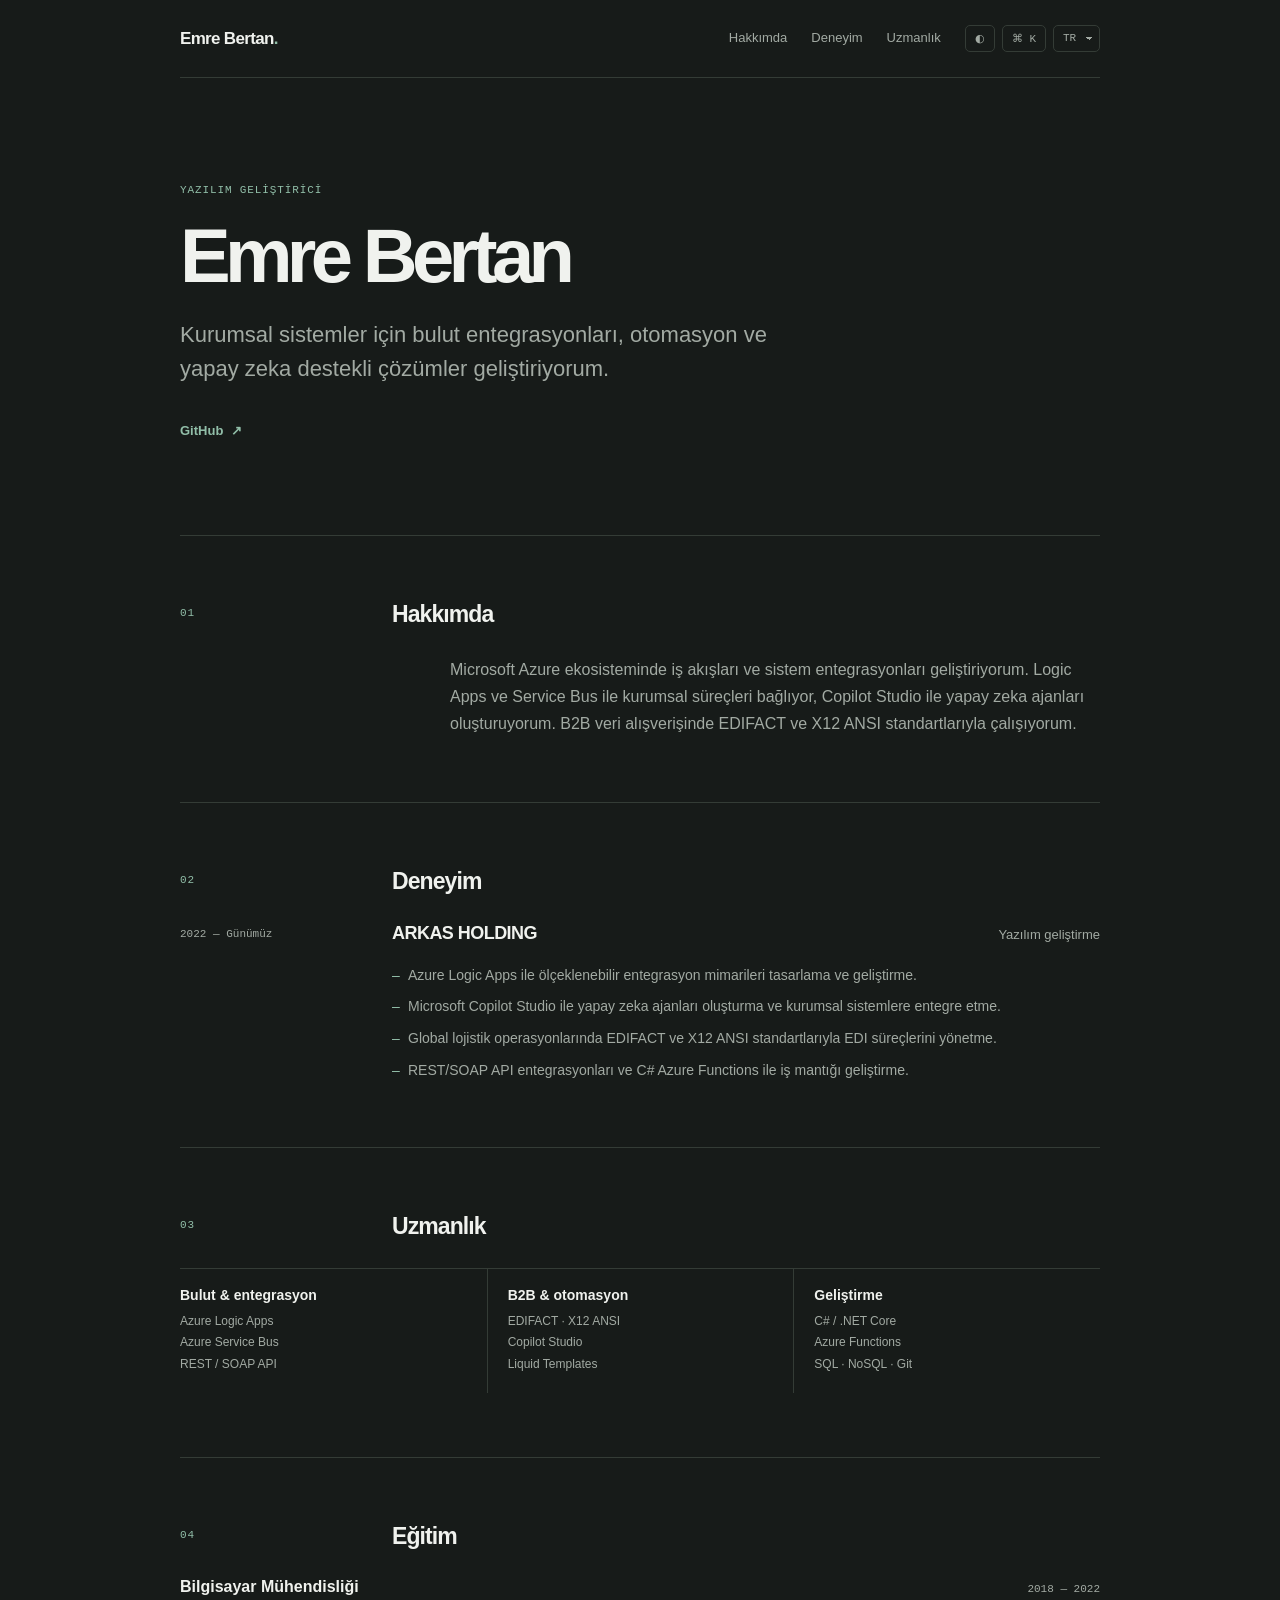
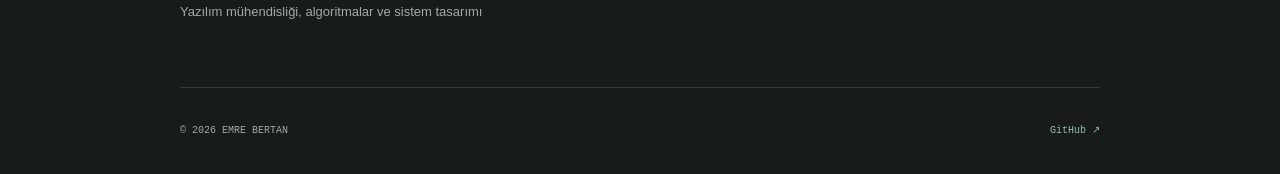
==== commit 2813e10b: "Organize and harden static portfolio for Pages" ====
--- a/index.html
+++ b/index.html
@@ -1,31 +1,64 @@
 <!doctype html>
 <html lang="tr" data-theme="dark">
 <head>
-<meta charset="utf-8"><meta name="viewport" content="width=device-width,initial-scale=1"><meta name="theme-color" content="#171b19"><meta name="description" content="Emre Bertan — Yazılım geliştirici. Bulut entegrasyonları, otomasyon ve yapay zeka destekli iş akışları."><title>Emre Bertan — Yazılım Geliştirici</title>
-<link rel="preconnect" href="https://fonts.googleapis.com"><link rel="preconnect" href="https://fonts.gstatic.com" crossorigin><link href="https://fonts.googleapis.com/css2?family=DM+Mono:wght@400;500&family=DM+Sans:wght@400;500;600;700&family=Manrope:wght@400;500;600;700&display=swap" rel="stylesheet">
-<style>
-:root{color-scheme:dark;--bg:#171b19;--surface:#202622;--text:#f0f2ee;--muted:#a2aaa3;--line:#343c36;--accent:#91bea8;--mono:'DM Mono',monospace;--sans:'DM Sans',sans-serif;--display:'Manrope',sans-serif}[data-theme="light"]{color-scheme:light;--bg:#f8f8f5;--surface:#fff;--text:#202522;--muted:#727973;--line:#e6e8e2;--accent:#326b59}*{box-sizing:border-box}html{scroll-behavior:smooth;scroll-padding-top:32px}body{margin:0;background:var(--bg);color:var(--text);font:16px/1.7 var(--sans);transition:background .2s,color .2s}a{color:inherit}.wrap{width:min(100% - 48px,920px);margin:auto}.top{height:78px;display:flex;align-items:center;justify-content:space-between;border-bottom:1px solid var(--line)}.brand{font:700 17px var(--display);letter-spacing:-.04em;text-decoration:none}.brand span{color:var(--accent)}.top-right{display:flex;align-items:center;gap:24px}.nav{display:flex;gap:24px}.nav a{text-decoration:none;color:var(--muted);font-size:13px}.nav a:hover,.link:hover{color:var(--accent)}.controls{display:flex;gap:7px;align-items:center}.control{border:1px solid var(--line);background:transparent;color:var(--muted);border-radius:5px;padding:6px 9px;cursor:pointer;font:11px var(--mono)}.control:hover{color:var(--text);border-color:var(--muted)}select.control{appearance:none;padding-right:22px;background-image:linear-gradient(45deg,transparent 50%,var(--muted) 50%),linear-gradient(135deg,var(--muted) 50%,transparent 50%);background-position:calc(100% - 10px) 11px,calc(100% - 7px) 11px;background-size:3px 3px,3px 3px;background-repeat:no-repeat}select.control option{background:var(--surface);color:var(--text)}.hero{padding:106px 0 92px;border-bottom:1px solid var(--line)}.eyebrow,.kicker{font:11px var(--mono);letter-spacing:.08em;text-transform:uppercase;color:var(--accent)}.hero h1{font:600 clamp(48px,8vw,76px)/1.05 var(--display);letter-spacing:-.075em;margin:20px 0 18px}.role{font-size:clamp(18px,2.6vw,22px);color:var(--muted);max-width:610px;line-height:1.55}.link{display:inline-flex;align-items:center;gap:8px;color:var(--accent);font-weight:600;text-decoration:none;font-size:13px}.hero-link{margin-top:30px}.section{padding:64px 0;border-bottom:1px solid var(--line)}.section-head{display:grid;grid-template-columns:180px 1fr;gap:32px;margin-bottom:26px}.section-head h2{font:600 23px/1.3 var(--display);letter-spacing:-.04em;margin:0}.section-head .kicker{padding-top:7px}.about-copy{max-width:650px;margin:0 0 0 auto;color:var(--muted);font-size:16px}.experience{display:grid;grid-template-columns:180px 1fr;gap:32px}.date{font:11px var(--mono);color:var(--muted);padding-top:5px}.job-title{display:flex;align-items:baseline;justify-content:space-between;gap:16px}.job-title h3{font:600 18px var(--display);letter-spacing:-.03em;margin:0}.job-title span{color:var(--muted);font-size:13px}.job-list{list-style:none;padding:0;margin:18px 0 0;color:var(--muted);font-size:14px;display:grid;gap:8px}.job-list li{position:relative;padding-left:16px}.job-list li:before{content:'–';position:absolute;left:0;color:var(--accent)}.focus-list{display:grid;grid-template-columns:repeat(3,1fr);gap:0;border-top:1px solid var(--line)}.focus{padding:18px 20px 18px 0}.focus+.focus{padding-left:20px;border-left:1px solid var(--line)}.focus h3{font:600 14px var(--display);margin:0 0 8px}.focus p{font-size:12px;color:var(--muted);margin:0;line-height:1.8}.education{display:flex;justify-content:space-between;gap:20px;align-items:baseline}.education h3{font:600 16px var(--display);margin:0}.education p{font-size:13px;color:var(--muted);margin:5px 0 0}.education .date{white-space:nowrap}.footer{height:84px;display:flex;align-items:center;justify-content:space-between;gap:16px;color:var(--muted);font:10px var(--mono)}.footer a{color:var(--accent);text-decoration:none}
-dialog{width:min(500px,calc(100% - 32px));padding:0;border:1px solid var(--line);border-radius:10px;background:var(--surface);color:var(--text);box-shadow:0 24px 80px #0007}dialog::backdrop{background:#0009;backdrop-filter:blur(3px)}.palette-head{display:flex;align-items:center;gap:12px;padding:16px;border-bottom:1px solid var(--line)}.palette-head input{flex:1;min-width:0;border:0;outline:0;background:transparent;color:var(--text);font:14px var(--sans)}.palette-head input::placeholder{color:var(--muted)}.palette-head kbd{color:var(--muted);font:10px var(--mono)}.palette-list{padding:7px;max-height:330px;overflow:auto}.palette-item{width:100%;display:flex;align-items:center;justify-content:space-between;gap:16px;padding:10px 12px;border:0;border-radius:6px;background:transparent;color:var(--text);text-align:left;cursor:pointer;font:13px var(--sans)}.palette-item:hover,.palette-item[aria-selected="true"]{background:color-mix(in srgb,var(--accent) 14%,transparent)}.palette-item small{font:10px var(--mono);color:var(--muted)}.palette-foot{border-top:1px solid var(--line);padding:9px 13px;color:var(--muted);font:10px var(--mono)}
-@media(max-width:650px){.wrap{width:calc(100% - 36px)}.top{height:68px}.nav{display:none}.top-right{gap:9px}.controls{gap:5px}.hero{padding:76px 0 64px}.hero h1{font-size:clamp(46px,13vw,68px)}.section{padding:48px 0}.section-head{grid-template-columns:1fr;gap:9px;margin-bottom:22px}.section-head .kicker{padding:0}.about-copy{margin:0}.experience{grid-template-columns:1fr;gap:7px}.job-title{align-items:flex-start;flex-direction:column;gap:2px}.focus-list{grid-template-columns:1fr}.focus{padding:15px 0}.focus+.focus{padding-left:0;border-left:0;border-top:1px solid var(--line)}.education{align-items:flex-start;flex-direction:column;gap:6px}.footer{font-size:9px}.control{padding:6px 7px}}@media(prefers-reduced-motion:reduce){html{scroll-behavior:auto}*,*:before,*:after{transition:none!important}}
-</style>
+  <meta charset="utf-8">
+  <meta name="viewport" content="width=device-width, initial-scale=1">
+  <meta name="theme-color" content="#171b19">
+  <meta http-equiv="Content-Security-Policy" content="default-src 'self'; script-src 'self'; style-src 'self' https://fonts.googleapis.com; font-src https://fonts.gstatic.com; img-src 'self' data:; connect-src 'none'; object-src 'none'; base-uri 'self'; form-action 'self'; upgrade-insecure-requests">
+  <meta name="referrer" content="strict-origin-when-cross-origin">
+  <meta name="description" content="Emre Bertan — Yazılım geliştirici. Bulut entegrasyonları, otomasyon ve yapay zeka destekli iş akışları.">
+  <title>Emre Bertan — Yazılım Geliştirici</title>
+  <link rel="icon" href="assets/favicon.svg" type="image/svg+xml">
+  <link rel="manifest" href="manifest.webmanifest">
+  <link rel="preconnect" href="https://fonts.googleapis.com">
+  <link rel="preconnect" href="https://fonts.gstatic.com" crossorigin>
+  <link href="https://fonts.googleapis.com/css2?family=DM+Mono:wght@400;500&family=DM+Sans:wght@400;500;600;700&family=Manrope:wght@400;500;600;700&display=swap" rel="stylesheet">
+  <link rel="stylesheet" href="assets/css/site.css">
 </head>
-<body><div class="wrap">
-<header class="top"><a class="brand" href="#top">Emre Bertan<span>.</span></a><div class="top-right"><nav class="nav" aria-label="Ana menü" data-i18n-aria="navLabel"><a href="#about" data-i18n="navAbout">Hakkımda</a><a href="#experience" data-i18n="navExperience">Deneyim</a><a href="#focus" data-i18n="navFocus">Uzmanlık</a></nav><div class="controls"><button class="control" id="theme" type="button" aria-label="Açık temaya geç" data-i18n-aria="themeLabel">◐</button><button class="control" id="command-open" type="button" aria-label="Komut paletini aç" data-i18n-aria="commandLabel">⌘ K</button><select class="control" id="language" aria-label="Dil seçin" data-i18n-aria="languageLabel"><option value="tr">TR</option><option value="en">EN</option><option value="de">DE</option></select></div></div></header>
-<main id="top"><section class="hero"><div class="eyebrow" data-i18n="eyebrow">Yazılım geliştirici</div><h1>Emre Bertan</h1><p class="role" data-i18n="role">Kurumsal sistemler için bulut entegrasyonları, otomasyon ve yapay zeka destekli çözümler geliştiriyorum.</p><div class="hero-link"><a class="link" href="https://github.com/emrebertan" target="_blank" rel="noopener noreferrer">GitHub <span aria-hidden="true">↗</span></a></div></section>
-<section class="section" id="about"><div class="section-head"><div class="kicker">01</div><h2 data-i18n="aboutTitle">Hakkımda</h2></div><p class="about-copy" data-i18n="aboutCopy">Microsoft Azure ekosisteminde iş akışları ve sistem entegrasyonları geliştiriyorum. Logic Apps ve Service Bus ile kurumsal süreçleri bağlıyor, Copilot Studio ile yapay zeka ajanları oluşturuyorum. B2B veri alışverişinde EDIFACT ve X12 ANSI standartlarıyla çalışıyorum.</p></section>
-<section class="section" id="experience"><div class="section-head"><div class="kicker">02</div><h2 data-i18n="experienceTitle">Deneyim</h2></div><article class="experience"><div class="date" data-i18n="date">2022 — Günümüz</div><div><div class="job-title"><h3>Arkas Holding</h3><span data-i18n="jobRole">Yazılım geliştirme</span></div><ul class="job-list" data-i18n-list="experience"><li>Azure Logic Apps ile ölçeklenebilir entegrasyon mimarileri tasarlama ve geliştirme.</li><li>Microsoft Copilot Studio ile yapay zeka ajanları oluşturma ve kurumsal sistemlere entegre etme.</li><li>Global lojistik operasyonlarında EDIFACT ve X12 ANSI standartlarıyla EDI süreçlerini yönetme.</li><li>REST/SOAP API entegrasyonları ve C# Azure Functions ile iş mantığı geliştirme.</li></ul></div></article></section>
-<section class="section" id="focus"><div class="section-head"><div class="kicker">03</div><h2 data-i18n="focusTitle">Uzmanlık</h2></div><div class="focus-list"><article class="focus"><h3 data-i18n="focus1">Bulut & entegrasyon</h3><p>Azure Logic Apps<br>Azure Service Bus<br>REST / SOAP API</p></article><article class="focus"><h3 data-i18n="focus2">B2B & otomasyon</h3><p>EDIFACT · X12 ANSI<br>Copilot Studio<br>Liquid Templates</p></article><article class="focus"><h3 data-i18n="focus3">Geliştirme</h3><p>C# / .NET Core<br>Azure Functions<br>SQL · NoSQL · Git</p></article></div></section>
-<section class="section" id="education"><div class="section-head"><div class="kicker">04</div><h2 data-i18n="educationTitle">Eğitim</h2></div><div class="education"><div><h3 data-i18n="degree">Bilgisayar Mühendisliği</h3><p data-i18n="educationCopy">Yazılım mühendisliği, algoritmalar ve sistem tasarımı</p></div><div class="date">2018 — 2022</div></div></section></main>
-<footer class="footer"><span>© 2026 EMRE BERTAN</span><span><a href="https://github.com/emrebertan" target="_blank" rel="noopener noreferrer">GitHub ↗</a></span></footer></div>
-<dialog id="palette" aria-labelledby="palette-title"><div class="palette-head"><input id="palette-search" type="text" placeholder="Komut ara…" aria-label="Komut ara"><kbd id="palette-title">ESC</kbd></div><div class="palette-list" id="palette-list" role="listbox"></div><div class="palette-foot" data-i18n="paletteHint">↑ ↓ gezin · Enter seç · Esc kapat</div></dialog>
-<script>
-const translations={
-tr:{navLabel:'Ana menü',navAbout:'Hakkımda',navExperience:'Deneyim',navFocus:'Uzmanlık',themeLabel:'Açık temaya geç',languageLabel:'Dil seçin',commandLabel:'Komut paletini aç',eyebrow:'Yazılım geliştirici',role:'Kurumsal sistemler için bulut entegrasyonları, otomasyon ve yapay zeka destekli çözümler geliştiriyorum.',aboutTitle:'Hakkımda',aboutCopy:'Microsoft Azure ekosisteminde iş akışları ve sistem entegrasyonları geliştiriyorum. Logic Apps ve Service Bus ile kurumsal süreçleri bağlıyor, Copilot Studio ile yapay zeka ajanları oluşturuyorum. B2B veri alışverişinde EDIFACT ve X12 ANSI standartlarıyla çalışıyorum.',experienceTitle:'Deneyim',date:'2022 — Günümüz',jobRole:'Yazılım geliştirme',experience:['Azure Logic Apps ile ölçeklenebilir entegrasyon mimarileri tasarlama ve geliştirme.','Microsoft Copilot Studio ile yapay zeka ajanları oluşturma ve kurumsal sistemlere entegre etme.','Global lojistik operasyonlarında EDIFACT ve X12 ANSI standartlarıyla EDI süreçlerini yönetme.','REST/SOAP API entegrasyonları ve C# Azure Functions ile iş mantığı geliştirme.'],focusTitle:'Uzmanlık',focus1:'Bulut & entegrasyon',focus2:'B2B & otomasyon',focus3:'Geliştirme',educationTitle:'Eğitim',degree:'Bilgisayar Mühendisliği',educationCopy:'Yazılım mühendisliği, algoritmalar ve sistem tasarımı',paletteHint:'↑ ↓ gezin · Enter seç · Esc kapat',searchPlaceholder:'Komut ara…',sectionCommand:'Bölüme git',actionCommand:'Eylem',goAbout:'Hakkımda bölümüne git',goExperience:'Deneyim bölümüne git',goFocus:'Uzmanlık bölümüne git',goEducation:'Eğitim bölümüne git',toggleTheme:'Temayı değiştir',setTurkish:'Türkçe kullan',setEnglish:'İngilizce kullan',setGerman:'Almanca kullan',lightTheme:'Açık temaya geç',darkTheme:'Koyu temaya geç'},
-en:{navLabel:'Main navigation',navAbout:'About',navExperience:'Experience',navFocus:'Expertise',themeLabel:'Switch to light theme',languageLabel:'Choose language',commandLabel:'Open command palette',eyebrow:'Software developer',role:'I build cloud integrations, automation, and AI-powered solutions for enterprise systems.',aboutTitle:'About',aboutCopy:'I develop workflows and system integrations in the Microsoft Azure ecosystem. I connect enterprise processes with Logic Apps and Service Bus, and build AI agents with Copilot Studio. I work with EDIFACT and X12 ANSI standards for B2B data exchange.',experienceTitle:'Experience',date:'2022 — Present',jobRole:'Software development',experience:['Designing and developing scalable integration architectures with Azure Logic Apps.','Building AI agents with Microsoft Copilot Studio and integrating them with enterprise systems.','Managing EDI processes for global logistics using EDIFACT and X12 ANSI standards.','Developing business logic with REST/SOAP API integrations and C# Azure Functions.'],focusTitle:'Expertise',focus1:'Cloud & integration',focus2:'B2B & automation',focus3:'Development',educationTitle:'Education',degree:'Computer Engineering',educationCopy:'Software engineering, algorithms, and systems design',paletteHint:'↑ ↓ navigate · Enter select · Esc close',searchPlaceholder:'Search commands…',sectionCommand:'Go to section',actionCommand:'Action',goAbout:'Go to About',goExperience:'Go to Experience',goFocus:'Go to Expertise',goEducation:'Go to Education',toggleTheme:'Toggle theme',setTurkish:'Use Turkish',setEnglish:'Use English',setGerman:'Use German',lightTheme:'Switch to light theme',darkTheme:'Switch to dark theme'},
-de:{navLabel:'Hauptnavigation',navAbout:'Über mich',navExperience:'Erfahrung',navFocus:'Schwerpunkte',themeLabel:'Zum hellen Design wechseln',languageLabel:'Sprache wählen',commandLabel:'Befehlspalette öffnen',eyebrow:'Softwareentwickler',role:'Ich entwickle Cloud-Integrationen, Automatisierungen und KI-gestützte Lösungen für Unternehmenssysteme.',aboutTitle:'Über mich',aboutCopy:'Ich entwickle Workflows und Systemintegrationen im Microsoft-Azure-Ökosystem. Mit Logic Apps und Service Bus verbinde ich Unternehmensprozesse; mit Copilot Studio entwickle ich KI-Agenten. Im B2B-Datenaustausch arbeite ich mit den Standards EDIFACT und X12 ANSI.',experienceTitle:'Erfahrung',date:'2022 — Heute',jobRole:'Softwareentwicklung',experience:['Entwurf und Entwicklung skalierbarer Integrationsarchitekturen mit Azure Logic Apps.','Entwicklung von KI-Agenten mit Microsoft Copilot Studio und Integration in bestehende Unternehmenssysteme.','Steuerung von EDI-Prozessen in der globalen Logistik mit EDIFACT- und X12-ANSI-Standards.','Entwicklung von REST/SOAP-API-Integrationen und Geschäftslogik mit C# Azure Functions.'],focusTitle:'Schwerpunkte',focus1:'Cloud & Integration',focus2:'B2B & Automatisierung',focus3:'Entwicklung',educationTitle:'Ausbildung',degree:'Computer Engineering',educationCopy:'Softwaretechnik, Algorithmen und Systemdesign',paletteHint:'↑ ↓ navigieren · Enter auswählen · Esc schließen',searchPlaceholder:'Befehle suchen…',sectionCommand:'Zum Abschnitt',actionCommand:'Aktion',goAbout:'Zu Über mich',goExperience:'Zu Erfahrung',goFocus:'Zu Schwerpunkten',goEducation:'Zu Ausbildung',toggleTheme:'Design wechseln',setTurkish:'Türkisch verwenden',setEnglish:'Englisch verwenden',setGerman:'Deutsch verwenden',lightTheme:'Zum hellen Design wechseln',darkTheme:'Zum dunklen Design wechseln'}};
-const languageSelect=document.getElementById('language'),themeButton=document.getElementById('theme'),palette=document.getElementById('palette'),search=document.getElementById('palette-search'),commandList=document.getElementById('palette-list');let language=localStorage.getItem('portfolio-language-v2')||'tr';let theme=localStorage.getItem('portfolio-theme-v2')||'dark';let commands=[],filteredCommands=[],selectedIndex=0;
-function applyLanguage(next){language=next;localStorage.setItem('portfolio-language-v2',language);document.documentElement.lang=language;languageSelect.value=language;document.querySelectorAll('[data-i18n]').forEach(el=>{const value=translations[language][el.dataset.i18n];if(typeof value==='string')el.textContent=value});document.querySelectorAll('[data-i18n-list]').forEach(el=>el.replaceChildren(...translations[language][el.dataset.i18nList].map(text=>{const li=document.createElement('li');li.textContent=text;return li})));document.querySelectorAll('[data-i18n-aria]').forEach(el=>el.setAttribute('aria-label',translations[language][el.dataset.i18nAria]));search.placeholder=translations[language].searchPlaceholder;renderCommands()}
-function applyTheme(next){theme=next;localStorage.setItem('portfolio-theme-v2',theme);document.documentElement.dataset.theme=theme;themeButton.textContent=theme==='dark'?'◐':'◑';themeButton.setAttribute('aria-label',translations[language][theme==='dark'?'lightTheme':'darkTheme']);document.querySelector('meta[name="theme-color"]').content=theme==='dark'?'#171b19':'#f8f8f5'}
-function makeCommands(){const t=translations[language];return[{label:t.goAbout,group:t.sectionCommand,run:()=>document.getElementById('about').scrollIntoView({behavior:'smooth'})},{label:t.goExperience,group:t.sectionCommand,run:()=>document.getElementById('experience').scrollIntoView({behavior:'smooth'})},{label:t.goFocus,group:t.sectionCommand,run:()=>document.getElementById('focus').scrollIntoView({behavior:'smooth'})},{label:t.goEducation,group:t.sectionCommand,run:()=>document.getElementById('education').scrollIntoView({behavior:'smooth'})},{label:t.toggleTheme,group:t.actionCommand,run:()=>applyTheme(theme==='dark'?'light':'dark')},{label:t.setTurkish,group:t.actionCommand,run:()=>applyLanguage('tr')},{label:t.setEnglish,group:t.actionCommand,run:()=>applyLanguage('en')},{label:t.setGerman,group:t.actionCommand,run:()=>applyLanguage('de')}]}function renderCommands(){commands=makeCommands();const query=search.value.trim().toLocaleLowerCase(language);filteredCommands=commands.filter(c=>c.label.toLocaleLowerCase(language).includes(query));selectedIndex=Math.min(selectedIndex,Math.max(filteredCommands.length-1,0));commandList.replaceChildren();filteredCommands.forEach((command,index)=>{const button=document.createElement('button');button.type='button';button.className='palette-item';button.setAttribute('role','option');button.setAttribute('aria-selected',index===selectedIndex?'true':'false');button.innerHTML='<span></span><small></small>';button.children[0].textContent=command.label;button.children[1].textContent=command.group;button.addEventListener('click',()=>runCommand(index));commandList.append(button)});if(!filteredCommands.length){const empty=document.createElement('p');empty.className='palette-foot';empty.textContent=translations[language].searchPlaceholder;commandList.append(empty)}}function runCommand(index){const command=filteredCommands[index];if(!command)return;palette.close();command.run()}
-languageSelect.addEventListener('change',event=>applyLanguage(event.target.value));themeButton.addEventListener('click',()=>applyTheme(theme==='dark'?'light':'dark'));function openPalette(){search.value='';selectedIndex=0;renderCommands();palette.showModal();search.focus()}document.getElementById('command-open').addEventListener('click',openPalette);document.addEventListener('keydown',event=>{if((event.ctrlKey||event.metaKey)&&event.key.toLowerCase()==='k'){event.preventDefault();palette.open?palette.close():openPalette()}});search.addEventListener('input',()=>{selectedIndex=0;renderCommands()});search.addEventListener('keydown',event=>{if(event.key==='ArrowDown'){event.preventDefault();selectedIndex=(selectedIndex+1)%Math.max(filteredCommands.length,1);renderCommands()}else if(event.key==='ArrowUp'){event.preventDefault();selectedIndex=(selectedIndex-1+filteredCommands.length)%Math.max(filteredCommands.length,1);renderCommands()}else if(event.key==='Enter'){event.preventDefault();runCommand(selectedIndex)}});palette.addEventListener('click',event=>{if(event.target===palette)palette.close()});applyLanguage(language);applyTheme(theme);
-</script></body></html>
+<body>
+  <div class="wrap">
+    <header class="top">
+      <a class="brand" href="#top">Emre Bertan<span>.</span></a>
+      <div class="top-right">
+        <nav class="nav" aria-label="Ana menü" data-i18n-aria="navLabel"><a href="#about" data-i18n="navAbout">Hakkımda</a><a href="#experience" data-i18n="navExperience">Deneyim</a><a href="#focus" data-i18n="navFocus">Uzmanlık</a></nav>
+        <div class="controls"><button class="control" id="theme" type="button" aria-label="Açık temaya geç" data-i18n-aria="themeLabel">◐</button><button class="control" id="command-open" type="button" aria-label="Komut paletini aç" data-i18n-aria="commandLabel">⌘ K</button><select class="control" id="language" aria-label="Dil seçin" data-i18n-aria="languageLabel"><option value="tr">TR</option><option value="en">EN</option><option value="de">DE</option></select></div>
+      </div>
+    </header>
+    <main id="top">
+      <section class="hero">
+        <div class="eyebrow" data-i18n="eyebrow">Yazılım geliştirici</div>
+        <h1>Emre Bertan</h1>
+        <p class="role" data-i18n="role">Kurumsal sistemler için bulut entegrasyonları, otomasyon ve yapay zeka destekli çözümler geliştiriyorum.</p>
+        <div class="hero-link"><a class="link" href="https://github.com/emrebertan" target="_blank" rel="noopener noreferrer">GitHub <span aria-hidden="true">↗</span></a></div>
+      </section>
+      <section class="section" id="about">
+        <div class="section-head"><div class="kicker">01</div><h2 data-i18n="aboutTitle">Hakkımda</h2></div>
+        <p class="about-copy" data-i18n="aboutCopy">Microsoft Azure ekosisteminde iş akışları ve sistem entegrasyonları geliştiriyorum. Logic Apps ve Service Bus ile kurumsal süreçleri bağlıyor, Copilot Studio ile yapay zeka ajanları oluşturuyorum. B2B veri alışverişinde EDIFACT ve X12 ANSI standartlarıyla çalışıyorum.</p>
+      </section>
+      <section class="section" id="experience">
+        <div class="section-head"><div class="kicker">02</div><h2 data-i18n="experienceTitle">Deneyim</h2></div>
+        <article class="experience"><div class="date" data-i18n="date">2022 — Günümüz</div><div><div class="job-title"><h3>ARKAS HOLDING</h3><span data-i18n="jobRole">Yazılım geliştirme</span></div><ul class="job-list" data-i18n-list="experience"><li>Azure Logic Apps ile ölçeklenebilir entegrasyon mimarileri tasarlama ve geliştirme.</li><li>Microsoft Copilot Studio ile yapay zeka ajanları oluşturma ve kurumsal sistemlere entegre etme.</li><li>Global lojistik operasyonlarında EDIFACT ve X12 ANSI standartlarıyla EDI süreçlerini yönetme.</li><li>REST/SOAP API entegrasyonları ve C# Azure Functions ile iş mantığı geliştirme.</li></ul></div></article>
+      </section>
+      <section class="section" id="focus">
+        <div class="section-head"><div class="kicker">03</div><h2 data-i18n="focusTitle">Uzmanlık</h2></div>
+        <div class="focus-list">
+          <article class="focus"><h3 data-i18n="focus1">Bulut & entegrasyon</h3><p>Azure Logic Apps<br>Azure Service Bus<br>REST / SOAP API</p></article>
+          <article class="focus"><h3 data-i18n="focus2">B2B & otomasyon</h3><p>EDIFACT · X12 ANSI<br>Copilot Studio<br>Liquid Templates</p></article>
+          <article class="focus"><h3 data-i18n="focus3">Geliştirme</h3><p>C# / .NET Core<br>Azure Functions<br>SQL · NoSQL · Git</p></article>
+        </div>
+      </section>
+      <section class="section" id="education">
+        <div class="section-head"><div class="kicker">04</div><h2 data-i18n="educationTitle">Eğitim</h2></div>
+        <div class="education"><div><h3 data-i18n="degree">Bilgisayar Mühendisliği</h3><p data-i18n="educationCopy">Yazılım mühendisliği, algoritmalar ve sistem tasarımı</p></div><div class="date">2018 — 2022</div></div>
+      </section>
+    </main>
+    <footer class="footer"><span>© 2026 EMRE BERTAN</span><span><a href="https://github.com/emrebertan" target="_blank" rel="noopener noreferrer">GitHub ↗</a></span></footer>
+  </div>
+  <dialog id="palette" aria-labelledby="palette-title">
+    <div class="palette-head"><input id="palette-search" type="text" placeholder="Komut ara…" aria-label="Komut ara"><kbd id="palette-title">ESC</kbd></div>
+    <div class="palette-list" id="palette-list" role="listbox"></div>
+    <div class="palette-foot" data-i18n="paletteHint">↑ ↓ gezin · Enter seç · Esc kapat</div>
+  </dialog>
+  <script type="module" src="assets/js/app.js"></script>
+</body>
+</html>
--- a/assets/css/site.css
+++ b/assets/css/site.css
@@ -0,0 +1,6 @@
+:root{color-scheme:dark;--bg:#171b19;--surface:#202622;--text:#f0f2ee;--muted:#a2aaa3;--line:#343c36;--accent:#91bea8;--mono:'DM Mono',monospace;--sans:'DM Sans',sans-serif;--display:'Manrope',sans-serif}
+    [data-theme="light"]{color-scheme:light;--bg:#f8f8f5;--surface:#fff;--text:#202522;--muted:#727973;--line:#e6e8e2;--accent:#326b59}
+    *{box-sizing:border-box}html{scroll-behavior:smooth;scroll-padding-top:32px}body{margin:0;background:var(--bg);color:var(--text);font:16px/1.7 var(--sans);transition:background .2s,color .2s}a{color:inherit}.wrap{width:min(100% - 48px,920px);margin:auto}.top{height:78px;display:flex;align-items:center;justify-content:space-between;border-bottom:1px solid var(--line)}.brand{font:700 17px var(--display);letter-spacing:-.04em;text-decoration:none}.brand span{color:var(--accent)}.top-right{display:flex;align-items:center;gap:24px}.nav{display:flex;gap:24px}.nav a{text-decoration:none;color:var(--muted);font-size:13px}.nav a:hover,.link:hover{color:var(--accent)}.controls{display:flex;gap:7px;align-items:center}.control{border:1px solid var(--line);background:transparent;color:var(--muted);border-radius:5px;padding:6px 9px;cursor:pointer;font:11px var(--mono)}.control:hover{color:var(--text);border-color:var(--muted)}select.control{appearance:none;padding-right:22px;background-image:linear-gradient(45deg,transparent 50%,var(--muted) 50%),linear-gradient(135deg,var(--muted) 50%,transparent 50%);background-position:calc(100% - 10px) 11px,calc(100% - 7px) 11px;background-size:3px 3px,3px 3px;background-repeat:no-repeat}.hero{padding:106px 0 92px;border-bottom:1px solid var(--line)}.eyebrow,.kicker{font:11px var(--mono);letter-spacing:.08em;text-transform:uppercase;color:var(--accent)}.hero h1{font:600 clamp(48px,8vw,76px)/1.05 var(--display);letter-spacing:-.075em;margin:20px 0 18px}.role{font-size:clamp(18px,2.6vw,22px);color:var(--muted);max-width:610px;line-height:1.55}.link{display:inline-flex;align-items:center;gap:8px;color:var(--accent);font-weight:600;text-decoration:none;font-size:13px}.hero-link{margin-top:30px}.section{padding:64px 0;border-bottom:1px solid var(--line)}.section-head{display:grid;grid-template-columns:180px 1fr;gap:32px;margin-bottom:26px}.section-head h2{font:600 23px/1.3 var(--display);letter-spacing:-.04em;margin:0}.section-head .kicker{padding-top:7px}.about-copy{max-width:650px;margin:0 0 0 auto;color:var(--muted);font-size:16px}.experience{display:grid;grid-template-columns:180px 1fr;gap:32px}.date{font:11px var(--mono);color:var(--muted);padding-top:5px}.job-title{display:flex;align-items:baseline;justify-content:space-between;gap:16px}.job-title h3{font:600 18px var(--display);letter-spacing:-.03em;margin:0}.job-title span{color:var(--muted);font-size:13px}.job-list{list-style:none;padding:0;margin:18px 0 0;color:var(--muted);font-size:14px;display:grid;gap:8px}.job-list li{position:relative;padding-left:16px}.job-list li:before{content:'–';position:absolute;left:0;color:var(--accent)}.focus-list{display:grid;grid-template-columns:repeat(3,1fr);gap:0;border-top:1px solid var(--line)}.focus{padding:18px 20px 18px 0}.focus+.focus{padding-left:20px;border-left:1px solid var(--line)}.focus h3{font:600 14px var(--display);margin:0 0 8px}.focus p{font-size:12px;color:var(--muted);margin:0;line-height:1.8}.education{display:flex;justify-content:space-between;gap:20px;align-items:baseline}.education h3{font:600 16px var(--display);margin:0}.education p{font-size:13px;color:var(--muted);margin:5px 0 0}.education .date{white-space:nowrap}.footer{height:84px;display:flex;align-items:center;justify-content:space-between;gap:16px;color:var(--muted);font:10px var(--mono)}.footer a{color:var(--accent);text-decoration:none}
+    dialog{width:min(500px,calc(100% - 32px));padding:0;border:1px solid var(--line);border-radius:10px;background:var(--surface);color:var(--text);box-shadow:0 24px 80px #0007}dialog::backdrop{background:#0009;backdrop-filter:blur(3px)}.palette-head{display:flex;align-items:center;gap:12px;padding:16px;border-bottom:1px solid var(--line)}.palette-head input{flex:1;min-width:0;border:0;outline:0;background:transparent;color:var(--text);font:14px var(--sans)}.palette-head input::placeholder{color:var(--muted)}.palette-head kbd{color:var(--muted);font:10px var(--mono)}.palette-list{padding:7px;max-height:330px;overflow:auto}.palette-item{width:100%;display:flex;align-items:center;justify-content:space-between;gap:16px;padding:10px 12px;border:0;border-radius:6px;background:transparent;color:var(--text);text-align:left;cursor:pointer;font:13px var(--sans)}.palette-item:hover,.palette-item[aria-selected="true"]{background:color-mix(in srgb,var(--accent) 14%,transparent)}.palette-item small{font:10px var(--mono);color:var(--muted)}.palette-foot{border-top:1px solid var(--line);padding:9px 13px;color:var(--muted);font:10px var(--mono)}
+    @media(max-width:650px){.wrap{width:calc(100% - 36px)}.top{height:68px}.nav{display:none}.top-right{gap:9px}.controls{gap:5px}.hero{padding:76px 0 64px}.hero h1{font-size:clamp(46px,13vw,68px)}.section{padding:48px 0}.section-head{grid-template-columns:1fr;gap:9px;margin-bottom:22px}.section-head .kicker{padding:0}.about-copy{margin:0}.experience{grid-template-columns:1fr;gap:7px}.job-title{align-items:flex-start;flex-direction:column;gap:2px}.focus-list{grid-template-columns:1fr}.focus{padding:15px 0}.focus+.focus{padding-left:0;border-left:0;border-top:1px solid var(--line)}.education{align-items:flex-start;flex-direction:column;gap:6px}.footer{font-size:9px}.control{padding:6px 7px}}
+    @media(prefers-reduced-motion:reduce){html{scroll-behavior:auto}*,*:before,*:after{transition:none!important}}
